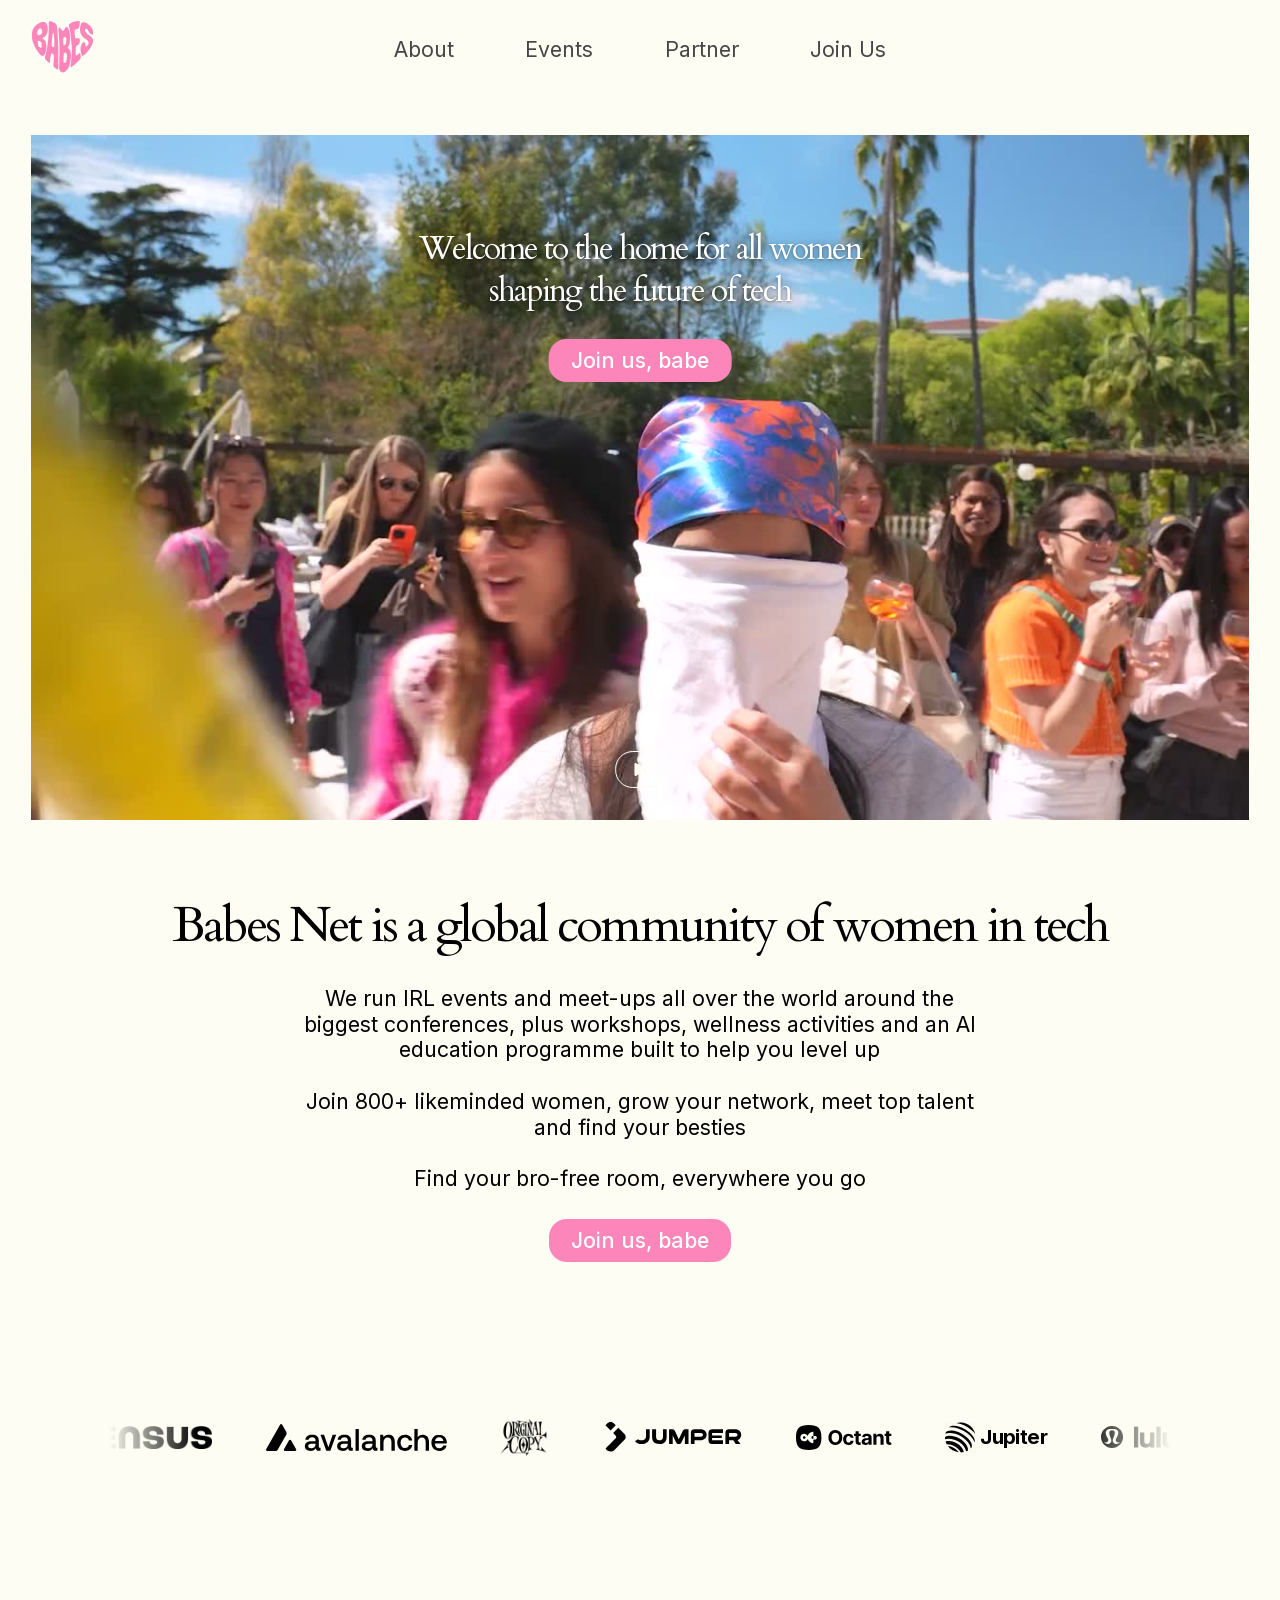
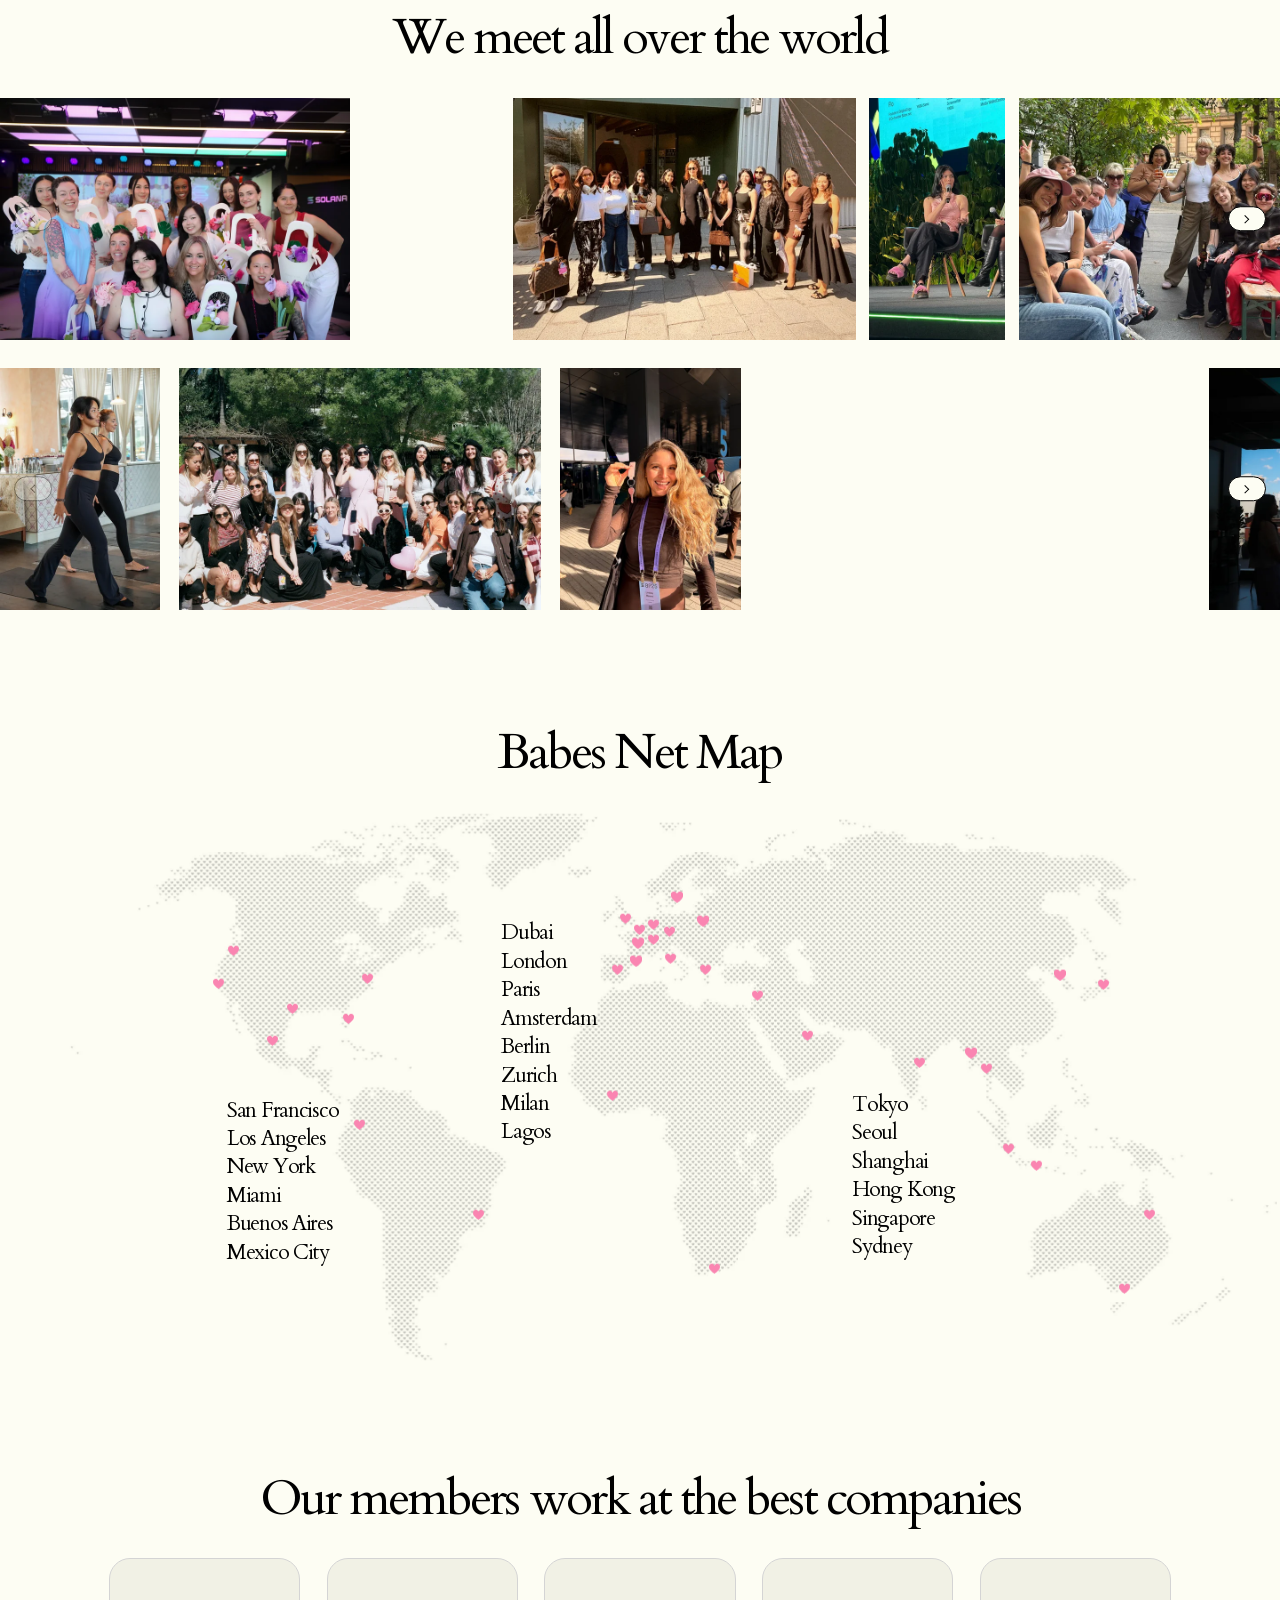
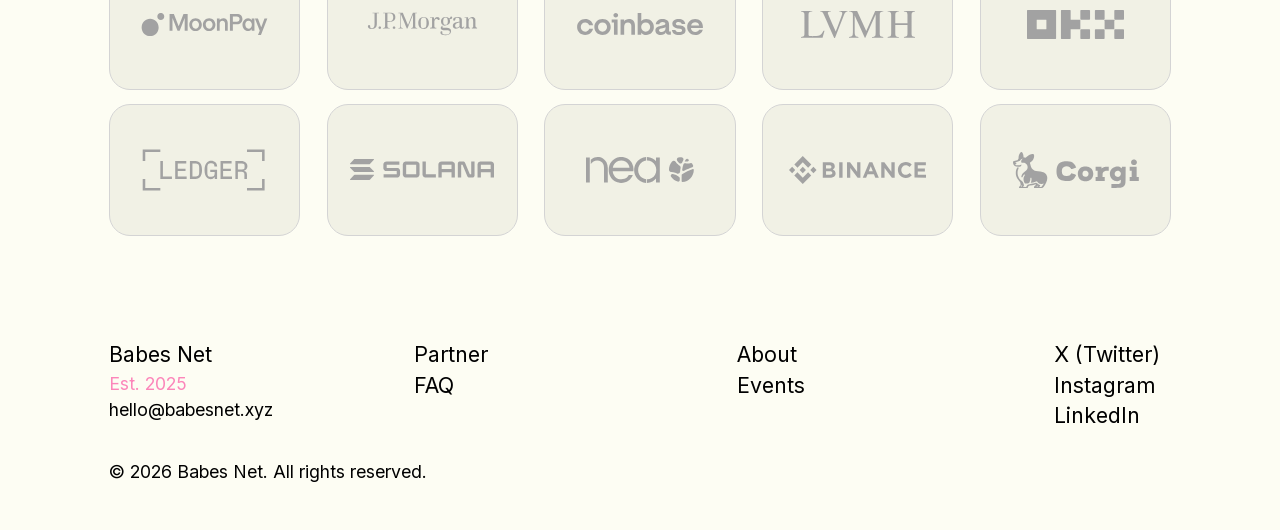
==== index.html @ 7dc74988 "Add Partner, and give the phone nav a hamburger drawer Partner joins the desktop bar between Events " ====
<!doctype html>
<html lang="en">
<head>
<meta charset="utf-8">
<meta name="viewport" content="width=device-width, initial-scale=1, viewport-fit=cover">

<title>Babes Net — the home for all women shaping the future of tech</title>
<meta name="description" content="Babes Net is a global community of 800+ women in tech. IRL events and meet-ups all over the world, workshops, wellness activities and an AI education programme.">

<link rel="canonical" href="https://babesnet.xyz/">
<meta name="theme-color" content="#fdfdf3">

<meta property="og:type" content="website">
<meta property="og:url" content="https://babesnet.xyz/">
<meta property="og:title" content="Babes Net — the home for all women shaping the future of tech">
<meta property="og:description" content="A global community of 800+ women in tech. Find your bro-free room, everywhere you go.">
<meta property="og:image" content="https://babesnet.xyz/assets/og-image-v2.jpg">
<meta property="og:image:width" content="1200">
<meta property="og:image:height" content="630">
<meta name="twitter:card" content="summary_large_image">
<meta name="twitter:site" content="@babesnetxyz">

<link rel="icon" href="assets/favicon.svg" type="image/svg+xml">
<link rel="icon" href="assets/favicon-32.png" sizes="32x32">
<link rel="apple-touch-icon" href="assets/apple-touch-icon.png">

<link rel="preload" href="assets/fonts/cardo-regular.woff2" as="font" type="font/woff2" crossorigin>
<link rel="preload" href="assets/fonts/inter-var.woff2" as="font" type="font/woff2" crossorigin>

<link rel="stylesheet" href="styles.css">
</head>

<body>

<a class="skip" href="#main">Skip to content</a>

<header class="nav">
  <a class="nav__logo" href="/" aria-label="Babes Net — home">
    <svg viewBox="540 360 361.004 302.991" role="img" aria-hidden="true">
      <path d="M608.787 467.418C605.424 465.474 601.695 464.367 601.695 461.028C601.695 457.69 605.137 457.292 606.69 456.747C620.038 452.057 632.897 433.818 632.892 406.514C632.892 370.117 613.596 366.402 613.596 366.402C613.596 366.402 593.283 360.3 566.266 382.68C539.249 405.065 540.013 430.145 540 447.548C539.988 467.95 544.607 481.283 553.479 504.225C562.351 527.167 575.627 542.038 582.685 550.908C588.026 557.619 604.446 580.004 615.739 554.234C627.028 528.465 625.286 512.127 624.265 499.725C622.759 481.439 616.528 471.901 608.782 467.422L608.787 467.418ZM595.974 513.074C595.848 515.457 595.489 519.962 586.778 515.588C578.07 511.215 577.463 507.855 576.868 504.107C575.834 497.612 573.948 484.549 573.809 477.97C573.754 475.426 576.868 474.073 583.964 477.97C594.553 483.784 595.426 485.733 595.974 491.421C596.519 497.109 596.257 507.669 595.974 513.074ZM598.712 428.193C598.151 430.399 595.793 439.649 587.233 442.755C586.613 442.979 578.863 445.675 573.919 441.682C566.962 436.062 571.784 416.931 577.382 409.789C579.935 406.531 585.293 402.728 591.671 404.583C598.527 406.578 600.999 419.217 598.712 428.193Z"/>
      <path d="M695.156 546.935C695.456 518.512 692.06 452.576 689.613 416.635C687.166 380.693 683.913 380.3 680.808 377.266C677.796 374.325 638.381 349.84 638.503 369.85C638.625 390.29 639.372 411.179 636.647 448.739C633.896 486.674 631.538 504.609 628.876 520.532C626.307 535.893 617.962 567.799 616.907 571.053C615.87 574.251 615.034 577.429 617.22 582.162C619.941 588.062 636.651 603.896 636.651 603.896C644.532 611.029 644.869 602.78 645.118 600.714C646.624 588.298 649.134 563.425 653.433 551.685C655.787 545.262 666.912 554.06 668.317 560.619C670.907 572.713 665.397 616.823 666.131 624.709C666.68 630.625 678.34 639.816 685.681 643.493C693.022 647.169 693.697 643.383 694.085 641.528C694.886 637.682 695.144 627.971 695.215 623.568C695.384 613.07 694.869 575.363 695.169 546.94L695.156 546.935ZM670.759 506.629C670.38 510.077 669.544 514.654 666.363 514.768C662.942 514.891 657.407 509.122 656.407 505.843C654.876 500.823 659.989 442.201 662.613 432.241C662.891 431.184 663.537 428.594 664.916 428.594C666.148 428.594 666.743 429.705 667.287 432.511C670.814 450.721 672.759 488.382 670.759 506.633V506.629Z"/>
      <path d="M761.964 527.928C759.673 524.898 755.248 521.078 752.126 520.089C748.945 519.088 749.616 516.793 751.746 514.181C755.184 509.96 758.445 501.601 759.542 498.854C764.141 487.36 764.111 461.962 763.849 449.584C763.567 436.294 757.386 396.152 744.14 395.324C732.597 394.602 730.26 418.592 722.894 419.302C715.368 420.029 707.331 397.462 699.881 398.764C696.173 399.411 696.025 409.612 696.147 413.381C696.852 435.132 700.657 479.791 701.471 501.537C702.56 530.582 701.678 587.454 700.219 616.481C699.826 624.249 699.248 642.61 701.978 649.891C704.298 656.074 716.389 662.996 723.004 662.996C728.99 662.996 743.747 650.441 748.223 645.002C760.01 630.689 766.166 597.144 768.596 578.749C770.422 564.93 769.73 538.201 761.964 527.924V527.928ZM724.531 463.513C725.771 456.198 729.286 452.593 735.846 454.153C745.798 456.515 742.486 484.511 739.562 494.328C737.879 499.987 728.366 505.801 726.48 502.412C724.202 498.317 723.063 472.151 724.527 463.513H724.531ZM743.984 586.871C742.794 594.891 740.444 600.309 737.499 603.728C736.542 604.839 734.175 607.294 731.235 607.286C728.176 607.282 726.83 605.266 726.505 603.711C725.797 600.33 725.738 566.375 726.569 556.698C727.29 548.255 730.522 547.253 734.719 547.253C739.756 547.253 742.11 550.963 743.401 553.326C747.418 560.683 745.215 578.575 743.984 586.875V586.871Z"/>
      <path d="M763.106 375.568C758.79 378.366 756.335 384.726 757.655 389.704C764.861 416.91 769.944 463.657 773.374 502.358C778.112 555.802 766.477 627.448 766.477 627.448C766.35 630.681 770.037 632.823 772.619 630.884C786.575 620.42 820.274 591.76 825.914 578.533C827.977 573.699 826.517 559.115 825.142 551.826C824.636 549.138 821.539 547.853 819.287 549.4C815.034 552.312 807.567 559.339 804.205 562.129C801.737 564.174 797.99 562.691 797.594 559.508C796.375 549.734 797.075 524.822 798.079 513.776C798.383 510.454 800.15 507.446 802.897 505.565C807.546 502.379 815.886 497.067 817.823 493.64C821.919 486.384 823.72 465.212 816.882 460.466C814.043 458.497 805.5 461.481 800.353 462.668C797.501 463.327 794.683 461.468 794.164 458.582C791.932 446.162 788.254 414.742 793.645 410.736C800.218 405.851 809.263 407.267 813.351 403.671C819.329 398.405 821.096 376.98 821.366 366.394C821.451 363.043 818.89 359.983 815.545 360.005C791.494 360.178 777.665 366.149 763.106 375.573V375.568Z"/>
      <path d="M839.125 367.895C821.33 373.612 817.225 418.842 829.839 440.305C839.386 456.554 852.899 464.021 852.899 464.021C860.526 469.367 866.947 471.851 870.546 479.809C870.917 480.633 875.153 487.779 871.381 497.122C870.904 498.301 864.838 510.21 859.333 509.441C855.692 508.934 854.953 505.756 854.186 501.771C853.19 496.59 854.612 490.686 852.578 488.003C850.368 485.087 846.803 485.649 846.33 485.679C838.412 486.19 832.383 496.653 830.341 500.642C819.588 521.653 829.848 563.709 836.952 565.522C845.288 567.648 883.029 525.592 894.095 498.567C899.385 485.64 901.338 476.91 899.368 470.85C894.154 454.817 885.261 449.42 865.985 435.902C855.945 428.862 845.592 412.292 855.401 406.616C864.365 401.427 871.457 415.225 873.516 422.303C877.853 437.22 894.264 441.391 898.491 438.919C904.194 435.589 898.794 417.012 895.981 409.253C888.653 389.033 865.686 373.617 856.325 369.653C850.676 367.265 845.782 365.756 839.133 367.895H839.125Z"/>
    </svg>
  </a>

  <a class="nav__join" href="https://docs.google.com/forms/d/e/1FAIpQLScta8RXWpCeM9YJSNUlFkJ7QtRMYqgnYnTmcNqMkixCFz62xQ/viewform" target="_blank" rel="noopener">Join Us</a>

  <button class="nav__burger" type="button" aria-label="Open menu" aria-expanded="false" aria-controls="nav-menu" data-nav-open>
    <span class="nav__burger-bars" aria-hidden="true"><i></i><i></i><i></i></span>
  </button>

  <div class="nav__scrim" data-nav-scrim></div>

  <nav class="nav__menu" id="nav-menu" aria-label="Primary">
    <button class="nav__close" type="button" aria-label="Close menu" data-nav-close></button>
    <a href="/about">About</a>
    <a href="#events">Events</a>
    <a class="nav__partner" href="https://docs.google.com/forms/d/e/1FAIpQLScR8-uSG9camWkCjPZMo8fhdjGdTsJARzP2QpVRYRPyRcnFyQ/viewform" target="_blank" rel="noopener">Partner</a>
    <a href="https://docs.google.com/forms/d/e/1FAIpQLScta8RXWpCeM9YJSNUlFkJ7QtRMYqgnYnTmcNqMkixCFz62xQ/viewform" target="_blank" rel="noopener">Join Us</a>
    <ul class="nav__social">
      <li><a href="https://x.com/babesnetxyz" target="_blank" rel="noopener" aria-label="Babes Net on X"><svg viewBox="608 898 48 48" fill="currentColor" aria-hidden="true" focusable="false"><path d="M644.653 901.808H651.4L636.659 918.655L654 941.58H640.422L629.788 927.676L617.62 941.58H610.869L626.635 923.56L610 901.808H623.922L633.535 914.516L644.653 901.808ZM642.285 937.541H646.023L621.891 905.634H617.879L642.285 937.541Z"/></svg></a></li>
      <li><a href="https://instagram.com/babesnetxyz" target="_blank" rel="noopener" aria-label="Babes Net on Instagram"><svg viewBox="696 898 48 48" fill="currentColor" aria-hidden="true" focusable="false"><path d="M720 902.322C726.413 902.322 727.172 902.35 729.694 902.462C732.038 902.566 733.303 902.959 734.147 903.288C735.263 903.719 736.069 904.244 736.903 905.078C737.747 905.922 738.263 906.719 738.694 907.834C739.022 908.678 739.416 909.953 739.519 912.287C739.631 914.819 739.659 915.578 739.659 921.981C739.659 928.394 739.631 929.153 739.519 931.675C739.416 934.019 739.022 935.284 738.694 936.128C738.263 937.244 737.737 938.05 736.903 938.884C736.059 939.728 735.263 940.244 734.147 940.675C733.303 941.003 732.028 941.397 729.694 941.5C727.163 941.612 726.403 941.641 720 941.641C713.588 941.641 712.828 941.612 710.306 941.5C707.963 941.397 706.697 941.003 705.853 940.675C704.738 940.244 703.931 939.719 703.097 938.884C702.253 938.041 701.738 937.244 701.306 936.128C700.978 935.284 700.584 934.009 700.481 931.675C700.369 929.144 700.341 928.384 700.341 921.981C700.341 915.569 700.369 914.809 700.481 912.287C700.584 909.944 700.978 908.678 701.306 907.834C701.738 906.719 702.263 905.912 703.097 905.078C703.941 904.234 704.738 903.719 705.853 903.288C706.697 902.959 707.972 902.566 710.306 902.462C712.828 902.35 713.588 902.322 720 902.322ZM720 898C713.484 898 712.669 898.028 710.109 898.141C707.559 898.253 705.806 898.666 704.288 899.256C702.703 899.875 701.363 900.691 700.031 902.031C698.691 903.363 697.875 904.703 697.256 906.278C696.666 907.806 696.253 909.55 696.141 912.1C696.028 914.669 696 915.484 696 922C696 928.516 696.028 929.331 696.141 931.891C696.253 934.441 696.666 936.194 697.256 937.713C697.875 939.297 698.691 940.638 700.031 941.969C701.363 943.3 702.703 944.125 704.278 944.734C705.806 945.325 707.55 945.737 710.1 945.85C712.659 945.962 713.475 945.991 719.991 945.991C726.506 945.991 727.322 945.962 729.881 945.85C732.431 945.737 734.184 945.325 735.703 944.734C737.278 944.125 738.619 943.3 739.95 941.969C741.281 940.638 742.106 939.297 742.716 937.722C743.306 936.194 743.719 934.45 743.831 931.9C743.944 929.341 743.972 928.525 743.972 922.009C743.972 915.494 743.944 914.678 743.831 912.119C743.719 909.569 743.306 907.816 742.716 906.297C742.125 904.703 741.309 903.363 739.969 902.031C738.638 900.7 737.297 899.875 735.722 899.266C734.194 898.675 732.45 898.263 729.9 898.15C727.331 898.028 726.516 898 720 898Z"/><path d="M720 909.672C713.194 909.672 707.672 915.194 707.672 922C707.672 928.806 713.194 934.328 720 934.328C726.806 934.328 732.328 928.806 732.328 922C732.328 915.194 726.806 909.672 720 909.672ZM720 929.997C715.584 929.997 712.003 926.416 712.003 922C712.003 917.584 715.584 914.003 720 914.003C724.416 914.003 727.997 917.584 727.997 922C727.997 926.416 724.416 929.997 720 929.997Z"/><path d="M735.694 909.184C735.694 910.778 734.4 912.062 732.816 912.062C731.222 912.062 729.938 910.769 729.938 909.184C729.938 907.591 731.231 906.306 732.816 906.306C734.4 906.306 735.694 907.6 735.694 909.184Z"/></svg></a></li>
      <li><a href="https://linkedin.com/company/babes-net" target="_blank" rel="noopener" aria-label="Babes Net on LinkedIn"><svg viewBox="784 898 48 48" fill="currentColor" aria-hidden="true" focusable="false"><path d="M828.447 898H787.544C785.584 898 784 899.547 784 901.459V942.531C784 944.444 785.584 946 787.544 946H828.447C830.406 946 832 944.444 832 942.541V901.459C832 899.547 830.406 898 828.447 898ZM798.241 938.903H791.116V915.991H798.241V938.903ZM794.678 912.869C792.391 912.869 790.544 911.022 790.544 908.744C790.544 906.466 792.391 904.619 794.678 904.619C796.956 904.619 798.803 906.466 798.803 908.744C798.803 911.012 796.956 912.869 794.678 912.869ZM824.903 938.903H817.787V927.766C817.787 925.112 817.741 921.691 814.084 921.691C810.381 921.691 809.819 924.587 809.819 927.578V938.903H802.713V915.991H809.537V919.122H809.631C810.578 917.322 812.903 915.419 816.363 915.419C823.572 915.419 824.903 920.163 824.903 926.331V938.903Z"/></svg></a></li>
    </ul>
  </nav>
</header>

<main id="main">

  <!-- ── hero ─────────────────────────────────────────────────────── -->
  <section class="hero">
    <div class="hero__media">
      <video class="hero__video" autoplay muted loop playsinline
             poster="assets/video/hero-poster.jpg">
        <source src="assets/video/hero.mp4" type="video/mp4">
      </video>

      <div class="hero__copy">
        <h1 class="hero__title">Welcome to the home for all women<br>shaping the future of tech</h1>
        <a class="btn" href="https://docs.google.com/forms/d/e/1FAIpQLScta8RXWpCeM9YJSNUlFkJ7QtRMYqgnYnTmcNqMkixCFz62xQ/viewform" target="_blank" rel="noopener">Join us, babe</a>
      </div>

      <button class="hero__toggle" type="button" aria-label="Pause background video" aria-pressed="false">
        <span class="hero__bars" aria-hidden="true"><i></i><i></i></span>
      </button>
    </div>
  </section>

  <!-- ── intro ────────────────────────────────────────────────────── -->
  <section class="intro wrap" id="what">
    <h2 class="h2">Babes Net is a global community of women in tech</h2>
    <div class="intro__body">
      <p>We run IRL events and meet-ups all over the world around the biggest conferences, plus workshops, wellness activities and an AI education programme built to help you level up</p>
      <p>Join 800+ likeminded women, grow your network, meet top talent and find your besties</p>
      <p>Find your bro-free room, everywhere you go</p>
    </div>
    <a class="btn" href="https://docs.google.com/forms/d/e/1FAIpQLScta8RXWpCeM9YJSNUlFkJ7QtRMYqgnYnTmcNqMkixCFz62xQ/viewform" target="_blank" rel="noopener">Join us, babe</a>
  </section>

  <!-- ── partner logo marquee ─────────────────────────────────────── -->
  <section class="marquee" aria-label="Partners and collaborators">
    <div class="marquee__track" data-marquee>
      <div class="marquee__row">
        <a href="https://consensus.coindesk.com" target="_blank" rel="noopener"><img src="assets/marquee/m01-c26.webp" alt="Consensus" style="--w:238.853;--h:26.164"></a>
        <a href="https://www.avax.network" target="_blank" rel="noopener"><img src="assets/marquee/m02.svg" alt="Avalanche" style="--w:203.75;--h:30"></a>
        <a href="https://www.originalcopy.xyz" target="_blank" rel="noopener"><span class="marquee__crop" style="--w:52.397;--h:42.114"><img src="assets/marquee/m03-originalcopy.webp" alt="Original Copy"></span></a>
        <a href="https://jumper.xyz" target="_blank" rel="noopener"><img src="assets/marquee/m04.svg" alt="Jumper" style="--w:161;--h:34"></a>
        <a href="https://octant.build" target="_blank" rel="noopener"><img src="assets/marquee/m05.svg" alt="Octant" style="--w:107;--h:28"></a>
        <a href="https://jup.ag" target="_blank" rel="noopener" class="marquee__jupiter">
          <span class="marquee__crop marquee__crop--jup" style="--w:34.843;--h:34.843"><img src="assets/marquee/m06-jupiter-img.svg" alt=""></span>
          <span class="marquee__word">Jupiter</span>
        </a>
        <a href="https://www.lululemon.com" target="_blank" rel="noopener"><img src="assets/marquee/m07-lululemon.svg" alt="lululemon" style="--w:176.438;--h:24.995"></a>
        <a href="https://moodlabs.xyz" target="_blank" rel="noopener"><img src="assets/marquee/m08a.svg" alt="Mood Labs" style="--w:176.541;--h:18.014"></a>
        <a href="https://li.fi" target="_blank" rel="noopener"><img src="assets/marquee/m09-lifi.svg" alt="LI.FI" style="--w:99.079;--h:36.029"></a>
        <a href="https://ns.com" target="_blank" rel="noopener"><img src="assets/marquee/m10-net.svg" alt="Network School" style="--w:161;--h:16"></a>
        <a href="https://superteam.fun" target="_blank" rel="noopener"><img src="assets/marquee/m11.svg" alt="Superteam" style="--w:154.019;--h:23.47"></a>
      </div>
    </div>
  </section>

  <!-- ── events / carousels ───────────────────────────────────────── -->
  <section class="events" id="events">
    <h2 class="h2">We meet all over the world</h2>

    <div class="rail" data-rail>
      <button class="rail__nav rail__nav--prev" type="button" aria-label="Previous photos" data-dir="-1"></button>
      <div class="rail__track" data-rail-track>
        <figure class="slide" style="--ar:394/272"><img src="assets/events/e2-1R6A4885.webp" alt="" loading="lazy"><figcaption><b class="slide__title">Babes Net Brunch in New York City</b><i class="slide__partners">partners: Solana Foundation's Solana Spaces</i></figcaption></figure>
        <figure class="slide" style="--ar:153/272"><video src="assets/events/v1-pilates.mp4" autoplay muted loop playsinline preload="metadata"></video></figure>
        <figure class="slide" style="--ar:386/272"><img src="assets/events/e3-IMG1890.webp" alt="" loading="lazy"><figcaption><b class="slide__title">Babes Net Brunch – Dubai</b></figcaption></figure>
        <figure class="slide" style="--ar:153/272"><img src="assets/events/e10-kualalumpur.webp" alt="" loading="lazy"><figcaption><b class="slide__title">Babes Net at Catlumpurr – Kuala Lumpur</b><i class="slide__partners">partner: Jupiter, Yabai</i></figcaption></figure>
        <figure class="slide" style="--ar:408/272"><img src="assets/events/e4-street.webp" alt="" loading="lazy"><figcaption><b class="slide__title">Babes Net Apero - Berlin</b></figcaption></figure>
        <figure class="slide" style="--ar:204/272"><img src="assets/events/e12-shanny.webp" alt="" loading="lazy"><figcaption><b class="slide__title">Shanny</b></figcaption></figure>
      </div>
      <button class="rail__nav rail__nav--next" type="button" aria-label="Next photos" data-dir="1"></button>
    </div>

    <div class="rail rail--tight" data-rail>
      <button class="rail__nav rail__nav--prev" type="button" aria-label="Previous photos" data-dir="-1"></button>
      <div class="rail__track" data-rail-track>
        <figure class="slide" style="--ar:180/272"><img src="assets/events/e5-DSC08814.webp" alt="" loading="lazy"><figcaption><b class="slide__title">Babes Pilates Hour - Dubai</b><i class="slide__partners">partners: Lululemon, Solana SuperTeam, Arts Dao &amp; The Block</i></figcaption></figure>
        <figure class="slide" style="--ar:408/272"><img src="assets/events/e6-cannes5.webp" alt="" loading="lazy"><figcaption><b class="slide__title">Babes Net Brunch in Cannes</b><i class="slide__partners">partners: Octant, LI.FI, Mood Labs, OriginalCopy, SafetyWing</i></figcaption></figure>
        <figure class="slide" style="--ar:204/272"><img src="assets/events/e13-linny.webp" alt="" loading="lazy"><figcaption><b class="slide__title">Linny</b></figcaption></figure>
        <figure class="slide" style="--ar:968/544"><video src="assets/events/v2-cannes.mp4" autoplay muted loop playsinline preload="metadata"></video></figure>
        <figure class="slide" style="--ar:394/272"><img src="assets/events/e1-1R6A4318.webp" alt="" loading="lazy"><figcaption><b class="slide__title">Babes Net Brunch in New York City</b><i class="slide__partners">partners: Solana Foundation's Solana Spaces</i></figcaption></figure>
        <figure class="slide" style="--ar:363/272"><img src="assets/events/e7-IMG1330.webp" alt="" loading="lazy"><figcaption><b class="slide__title">VIP Opera Night – Abu Dhabi</b><i class="slide__partners">partner: Dubai Opera</i></figcaption></figure>
        <figure class="slide" style="--ar:408/272"><img src="assets/events/e8-photo2026.webp" alt="" loading="lazy"><figcaption><b class="slide__title">Babes Net Brunch in Cannes</b><i class="slide__partners">partners: Octant, LI.FI, Mood Labs, OriginalCopy, SafetyWing</i></figcaption></figure>
        <figure class="slide" style="--ar:204/272"><img src="assets/events/e14-jessy.webp" alt="" loading="lazy"><figcaption><b class="slide__title">Jessy</b></figcaption></figure>
      </div>
      <button class="rail__nav rail__nav--next" type="button" aria-label="Next photos" data-dir="1"></button>
    </div>
  </section>

  <!-- ── map ──────────────────────────────────────────────────────── -->
  <section class="map-section">
    <h2 class="h2">Babes Net Map</h2>
    <div class="map" data-map>
      <img class="map__world" src="assets/map/world.webp" alt="World map showing Babes Net cities" loading="lazy">
    <span class="pin pin--lg" style="--x:36.99%;--y:73.422%;--w:0.91%;--i:0"></span>
    <span class="pin pin--lg" style="--x:28.25%;--y:30.416%;--w:0.91%;--i:1"></span>
    <span class="pin pin--lg" style="--x:49.55%;--y:21.339%;--w:0.91%;--i:2"></span>
    <span class="pin pin--lg" style="--x:62.69%;--y:40.684%;--w:0.91%;--i:3"></span>
    <span class="pin pin--lg" style="--x:71.43%;--y:45.743%;--w:0.91%;--i:4"></span>
    <span class="pin pin--lg" style="--x:16.65%;--y:31.309%;--w:0.9%;--i:5"></span>
    <span class="pin pin--lg" style="--x:17.79%;--y:25.208%;--w:0.91%;--i:6"></span>
    <span class="pin pin--lg" style="--x:26.79%;--y:37.708%;--w:0.9%;--i:7"></span>
    <span class="pin pin--lg" style="--x:22.45%;--y:35.773%;--w:0.91%;--i:8"></span>
    <span class="pin pin--lg" style="--x:20.85%;--y:41.726%;--w:0.91%;--i:9"></span>
    <span class="pin pin--lg" style="--x:27.68%;--y:57.053%;--w:0.91%;--i:10"></span>
    <span class="pin pin--sm" style="--x:47.39%;--y:51.711%;--w:0.89%;--i:11"></span>
    <span class="pin pin--sm" style="--x:47.83%;--y:28.645%;--w:0.89%;--i:12"></span>
    <span class="pin pin--sm" style="--x:49.36%;--y:23.735%;--w:0.9%;--i:13"></span>
    <span class="pin pin--sm" style="--x:48.47%;--y:19.42%;--w:0.89%;--i:14"></span>
    <span class="pin pin--sm" style="--x:50.64%;--y:20.461%;--w:0.89%;--i:15"></span>
    <span class="pin pin--sm" style="--x:52.42%;--y:15.402%;--w:0.9%;--i:16"></span>
    <span class="pin pin--sm" style="--x:51.98%;--y:26.712%;--w:0.89%;--i:17"></span>
    <span class="pin pin--sm" style="--x:50.64%;--y:23.288%;--w:0.89%;--i:18"></span>
    <span class="pin pin--sm" style="--x:51.85%;--y:21.801%;--w:0.89%;--i:19"></span>
    <span class="pin pin--sm" style="--x:49.23%;--y:27.009%;--w:0.9%;--i:20"></span>
    <span class="pin pin--sm" style="--x:54.66%;--y:28.645%;--w:0.89%;--i:21"></span>
    <span class="pin pin--sm" style="--x:58.74%;--y:33.407%;--w:0.89%;--i:22"></span>
    <span class="pin pin--sm" style="--x:54.46%;--y:19.866%;--w:0.9%;--i:23"></span>
    <span class="pin pin--sm" style="--x:85.78%;--y:31.473%;--w:0.89%;--i:24"></span>
    <span class="pin pin--sm" style="--x:78.38%;--y:61.385%;--w:0.89%;--i:25"></span>
    <span class="pin pin--sm" style="--x:82.33%;--y:29.687%;--w:0.9%;--i:26"></span>
    <span class="pin pin--sm" style="--x:75.38%;--y:43.825%;--w:0.9%;--i:27"></span>
    <span class="pin pin--sm" style="--x:76.66%;--y:46.801%;--w:0.89%;--i:28"></span>
    <span class="pin pin--sm" style="--x:89.35%;--y:73.437%;--w:0.89%;--i:29"></span>
    <span class="pin pin--sm" style="--x:87.44%;--y:86.831%;--w:0.89%;--i:30"></span>
    <span class="pin pin--sm" style="--x:80.55%;--y:64.36%;--w:0.89%;--i:31"></span>
    <span class="pin pin--sm" style="--x:55.36%;--y:83.26%;--w:0.89%;--i:32"></span>      <ul class="map__cities map__cities--am" style="--x:17.73%;--y:51.79%">
        <li>San Francisco</li><li>Los Angeles</li><li>New York</li>
        <li>Miami</li><li>Buenos Aires</li><li>Mexico City</li>
      </ul>
      <ul class="map__cities map__cities--emea" style="--x:39.16%;--y:19.49%">
        <li>Dubai</li><li>London</li><li>Paris</li><li>Amsterdam</li>
        <li>Berlin</li><li>Zurich</li><li>Milan</li><li>Lagos</li>
      </ul>
      <ul class="map__cities map__cities--apac" style="--x:66.58%;--y:50.74%">
        <li>Tokyo</li><li>Seoul</li><li>Shanghai</li>
        <li>Hong Kong</li><li>Singapore</li><li>Sydney</li>
      </ul>
    </div>
  </section>

  <!-- ── member companies ─────────────────────────────────────────── -->
  <section class="companies wrap">
    <h2 class="h2">Our members work at the best companies</h2>
    <ul class="co-grid">
      <li class="co" style="--brand:#7D00FE"><a class="co__link" href="https://www.moonpay.com" target="_blank" rel="noopener" aria-label="MoonPay"><span class="co__mark" style="--src:url('assets/companies/c01.svg');--w:148.268;--h:25.626"></span></a></li>
      <li class="co" style="--brand:#3F2A1D"><a class="co__link" href="https://www.jpmorgan.com" target="_blank" rel="noopener" aria-label="J.P. Morgan"><span class="co__mark" style="--src:url('assets/companies/c02-jpmorgan.svg');--w:125.296;--h:26.793"></span></a></li>
      <li class="co" style="--brand:#0052FF"><a class="co__link" href="https://www.coinbase.com" target="_blank" rel="noopener" aria-label="Coinbase"><span class="co__mark co__mark--full" style="--src:url('assets/companies/c03-card.svg');--w:214.344;--h:148.149"></span></a></li>
      <li class="co" style="--brand:#030F2B"><a class="co__link" href="https://www.lvmh.com" target="_blank" rel="noopener" aria-label="LVMH"><span class="co__mark" style="--src:url('assets/companies/c04.svg');--w:128.007;--h:29.945"></span></a></li>
      <li class="co" style="--brand:#000000"><a class="co__link" href="https://www.okx.com" target="_blank" rel="noopener" aria-label="OKX"><span class="co__mark" style="--src:url('assets/companies/c05.svg');--w:109.132;--h:32.735"></span></a></li>

      <li class="co" style="--brand:#000000"><a class="co__link" href="https://www.ledger.com" target="_blank" rel="noopener" aria-label="Ledger"><span class="co__mark co__mark--full" style="--src:url('assets/companies/c06-card.svg');--w:214.344;--h:148.149"></span></a></li>
      <li class="co co--solana" style="--brand:#000000"><a class="co__link" href="https://solana.com" target="_blank" rel="noopener" aria-label="Solana"><span class="co__mark" style="--src:url('assets/companies/c07.svg');--w:162.558;--h:23.777"></span><img class="co__full" src="assets/companies/c07.svg" alt=""></a></li>
      <li class="co" style="--brand:#DDE4CC;--on-brand:#141A0C"><a class="co__link" href="https://neaapp.ai" target="_blank" rel="noopener" aria-label="NEA"><span class="co__mark" style="--src:url('assets/companies/c08.svg');--w:122.75;--h:29.5"></span></a></li>
      <li class="co" style="--brand:#F0B90B;--on-brand:#181A1F"><a class="co__link" href="https://www.binance.com" target="_blank" rel="noopener" aria-label="Binance"><span class="co__mark" style="--src:url('assets/companies/c09.svg');--w:156;--h:32"></span></a></li>
      <li class="co" style="--brand:#ED682C"><a class="co__link" href="https://www.corgi.insure" target="_blank" rel="noopener" aria-label="Corgi"><span class="co__mark" style="--src:url('assets/companies/c10-corgi.svg');--w:143;--h:41"></span></a></li>
    </ul>
  </section>

</main>

<!-- ── footer ─────────────────────────────────────────────────────── -->
<footer class="footer wrap">
  <div class="footer__cols">
    <div class="footer__brand">
      <p class="footer__name">Babes Net</p>
      <p class="footer__est">Est. 2025</p>
      <p><a href="mailto:hello@babesnet.xyz">hello@babesnet.xyz</a></p>
    </div>
    <nav class="footer__links" aria-label="Footer">
      <ul>
        <li><a href="https://docs.google.com/forms/d/e/1FAIpQLScR8-uSG9camWkCjPZMo8fhdjGdTsJARzP2QpVRYRPyRcnFyQ/viewform" target="_blank" rel="noopener">Partner</a></li>
        <li><a href="/faq">FAQ</a></li>
      </ul>
      <ul>
        <li><a href="/about">About</a></li>
        <li><a href="#events">Events</a></li>
      </ul>
      <ul>
        <li><a href="https://x.com/babesnetxyz" target="_blank" rel="noopener">X (Twitter)</a></li>
        <li><a href="https://instagram.com/babesnetxyz" target="_blank" rel="noopener">Instagram</a></li>
        <li><a href="https://linkedin.com/company/babes-net" target="_blank" rel="noopener">LinkedIn</a></li>
      </ul>
    </nav>
  </div>
  <p class="footer__legal">© 2026 Babes Net. All rights reserved.</p>
</footer>

<script src="scripts.js" defer></script>

<!-- Vercel Web Analytics — resolves only on a Vercel deployment. -->
<script>
window.va = window.va || function () { (window.vaq = window.vaq || []).push(arguments); };
</script>
<script defer src="/_vercel/insights/script.js"></script>
</body>
</html>
---- styles.css ----
/* ---------------------------------------------------------------
   Babes Net — main site
   Built from Figma "Babes Net Board" → Desktop - Total Scroll
   (node 101:62, frame 1440×4194).

   Every measurement below is the literal figure from that frame,
   expressed as `calc(N * var(--u))`. `--u` is one design pixel: it
   equals 1px at a 1440 viewport and shrinks with the window, so the
   whole composition scales as a unit instead of breaking apart.
   --------------------------------------------------------------- */

@font-face {
  font-family: 'Cardo';
  font-style: normal;
  font-weight: 400;
  font-display: swap;
  src: url('assets/fonts/cardo-regular.woff2') format('woff2');
}

@font-face {
  font-family: 'Cardo';
  font-style: normal;
  font-weight: 700;
  font-display: swap;
  src: url('assets/fonts/cardo-bold.woff2') format('woff2');
}

@font-face {
  font-family: 'Inter';
  font-style: normal;
  font-weight: 100 900;
  font-display: swap;
  src: url('assets/fonts/inter-var.woff2') format('woff2');
  unicode-range: U+0000-00FF, U+0131, U+0152-0153, U+02BB-02BC, U+02C6,
                 U+02DA, U+02DC, U+2000-206F, U+2122, U+2212, U+FEFF, U+FFFD;
}

:root {
  --cream:      #fdfdf3;
  --pink:       #fc86ba;
  --ink:        #000;
  --muted:      #464646;
  --card:       #f1f1e5;
  --card-line:  #d4d4d4;
  --logo-grey:  #a2a2a2;
  /* play glyph: a triangle stroked with round joins, so its corners are
     as soft as the pause bars'. Used as a mask, not an image, so the
     light/dark flip still just sets a background colour. */
  --play: url("data:image/svg+xml,%3Csvg xmlns='http://www.w3.org/2000/svg' viewBox='0 0 20 22'%3E%3Cpath d='M2.25 2.25 L17.75 11 L2.25 19.75 Z' fill='%23000' stroke='%23000' stroke-width='4.5' stroke-linejoin='round'/%3E%3C/svg%3E");
  --plate:      #fc8bbe;   /* the pink of the hero video's own first frame */
  /* nav drawer glyphs, drawn as masks so they inherit whatever colour the
     element is set to — same trick as --play above */
  --chevron: url("data:image/svg+xml,%3Csvg xmlns='http://www.w3.org/2000/svg' viewBox='0 0 7 13'%3E%3Cpath d='M1 1 L6 6.5 L1 12' fill='none' stroke='%23000' stroke-width='1.4' stroke-linecap='round' stroke-linejoin='round'/%3E%3C/svg%3E");
  --close-x: url("data:image/svg+xml,%3Csvg xmlns='http://www.w3.org/2000/svg' viewBox='0 0 12 12'%3E%3Cpath d='M1.2 1.2 L10.8 10.8 M10.8 1.2 L1.2 10.8' fill='none' stroke='%23000' stroke-width='1.7' stroke-linecap='round'/%3E%3C/svg%3E");

  --serif: 'Cardo', 'Times New Roman', Times, serif;
  --sans:  'Inter', -apple-system, BlinkMacSystemFont, 'Segoe UI', sans-serif;

  /* one design pixel — 1px at 1440, floored so text stays legible */
  --u: clamp(0.55px, 0.069444vw, 1px);
}

/* --- reset ---------------------------------------------------- */

*, *::before, *::after { box-sizing: border-box; }

html { scroll-behavior: smooth; }

body {
  margin: 0;
  background: var(--cream);
  color: var(--ink);
  font-family: var(--sans);
  -webkit-font-smoothing: antialiased;
  -moz-osx-font-smoothing: grayscale;
  overflow-x: hidden;
}

img, svg, video { display: block; max-width: 100%; }
ul { list-style: none; margin: 0; padding: 0; }
a { color: inherit; text-decoration: none; }
button { font: inherit; color: inherit; background: none; border: 0; padding: 0; cursor: pointer; }
p { margin: 0; }

.skip {
  position: absolute; left: -9999px; top: 0; z-index: 100;
  background: var(--ink); color: var(--cream); padding: 12px 20px;
}
.skip:focus { left: 12px; top: 12px; }

:where(a, button):focus-visible {
  outline: 2px solid var(--pink);
  outline-offset: 4px;
  border-radius: 2px;
}

.wrap {
  width: min(calc(1195 * var(--u)), 100% - calc(72 * var(--u)));
  margin-inline: auto;
}

.h2 {
  margin: 0;
  font-family: var(--serif);
  font-weight: 400;
  font-size: calc(55 * var(--u));
  line-height: 1.327;
  letter-spacing: -0.06em;
  text-align: center;
}

/* --- nav ------------------------------------------------------ */

.nav {
  position: relative;
  height: calc(152 * var(--u));
}

.nav__logo {
  position: absolute;
  left: calc(36 * var(--u));
  top: calc(24 * var(--u));
  width: calc(69.025 * var(--u));
}

.nav__logo svg { width: 100%; height: auto; fill: var(--pink); }

.nav__menu {
  position: absolute;
  left: 50%;
  top: calc(41 * var(--u));
  transform: translateX(-50%);
  display: flex;
  gap: calc(80 * var(--u));
  font-size: calc(24 * var(--u));
  color: var(--muted);
  white-space: nowrap;
}

.nav__menu a { transition: color 180ms ease; }
.nav__menu a:hover { color: var(--pink); }

/* The bar-and-drawer parts below exist only on phones. On desktop all four
   links sit in the bar and none of the rest of the header renders. */
.nav__join,
.nav__burger,
.nav__scrim,
.nav__close,
.nav__social { display: none; }

/* --- hero ----------------------------------------------------- */

.hero__media {
  position: relative;
  width: 95.2083%;          /* 1371 / 1440 */
  margin-inline: auto;
  aspect-ratio: 1371 / 771;
  background: var(--plate);   /* stand-in until the loop is dropped in */
  overflow: hidden;
}

.hero__video {
  position: absolute;
  inset: 0;
  width: 100%;
  height: 100%;
  object-fit: cover;
}

.hero__copy {
  position: absolute;
  left: 50%;
  top: 13.489%;             /* (256 − 152) / 771 */
  transform: translateX(-50%);
  display: flex;
  flex-direction: column;
  align-items: center;
  gap: calc(30 * var(--u));
  width: 100%;
}

.hero__title {
  margin: 0;
  font-family: var(--serif);
  font-weight: 400;
  font-size: calc(36 * var(--u));
  line-height: 1.327;
  letter-spacing: -0.06em;
  color: #fff;
  text-align: center;
  /* the new hero is photography rather than a flat plate, so the headline
     needs lifting off it — the brightness switch alone isn't enough on a
     busy frame */
  text-shadow: 0 2px 16px rgb(0 0 0 / 0.55), 0 1px 3px rgb(0 0 0 / 0.35);
}

.btn {
  display: inline-flex;
  align-items: center;
  justify-content: center;
  background: var(--pink);
  color: #fff;
  font-family: var(--sans);
  font-weight: 500;
  font-size: calc(24 * var(--u));
  line-height: 1.2;
  padding: calc(10 * var(--u)) calc(25 * var(--u));
  border-radius: calc(20 * var(--u));
  transition: transform 180ms ease, filter 180ms ease;
}

.btn:hover { transform: translateY(-1px); filter: brightness(1.06); }
.btn:active { transform: translateY(0); }

.hero__toggle {
  position: absolute;
  left: 50%;
  top: 89.88%;              /* (845 − 152) / 771 */
  transform: translateX(-50%);
  display: flex;
  align-items: center;
  border: calc(2.1 * var(--u)) solid var(--cream);
  border-radius: calc(19.839 * var(--u));
  padding: calc(9.919 * var(--u)) calc(19.839 * var(--u));
  transition: background-color 180ms ease;
}

.hero__toggle:hover { background: rgb(255 255 255 / 0.18); }

.hero__bars {
  display: flex;
  align-items: center;
  gap: calc(5.952 * var(--u));
  height: calc(19.839 * var(--u));
}

.hero__bars i {
  display: block;
  width: calc(6.613 * var(--u));
  height: calc(19.839 * var(--u));
  border-radius: calc(2.6 * var(--u));
  background: var(--cream);
}

/* The video runs white for its first half and pink for the second, so the
   overlay flips to ink while the frame behind it is light. Driven by
   sampling the actual frame, not by timestamps, so a re-cut video still
   behaves. */
.hero__title,
.hero__toggle { transition: color 400ms ease, border-color 400ms ease; }

.hero__bars i,
.hero__toggle[aria-pressed="true"] .hero__bars::after { transition: background-color 400ms ease; }

.hero__media.is-light .hero__title {
  color: var(--ink);
  text-shadow: 0 2px 16px rgb(255 255 255 / 0.65), 0 1px 3px rgb(255 255 255 / 0.45);
}
.hero__media.is-light .hero__toggle { color: var(--ink); border-color: var(--ink); }
.hero__media.is-light .hero__bars i { background: var(--ink); }
.hero__media.is-light .hero__toggle[aria-pressed="true"] .hero__bars::after { background: var(--ink); }
.hero__media.is-light .hero__toggle:hover { background: rgb(0 0 0 / 0.08); }

/* paused → the two bars become a play triangle */
.hero__toggle[aria-pressed="true"] .hero__bars i { display: none; }
.hero__toggle[aria-pressed="true"] .hero__bars::after {
  content: '';
  width: calc(14 * var(--u));
  height: calc(16 * var(--u));
  background: var(--cream);
  -webkit-mask: var(--play) center / contain no-repeat;
          mask: var(--play) center / contain no-repeat;
}

/* --- intro ---------------------------------------------------- */

.intro {
  margin-top: calc(83 * var(--u));
  display: flex;
  flex-direction: column;
  align-items: center;
  gap: calc(30 * var(--u));
}

.intro__body {
  width: calc(785 * var(--u));
  max-width: 100%;
  font-size: calc(24 * var(--u));
  line-height: 1.21;
  text-align: center;
}

.intro__body p + p { margin-top: 1.21em; }

/* --- marquee -------------------------------------------------- */

.marquee {
  margin-top: calc(175 * var(--u));
  overflow: hidden;
  /* The fade ends exactly where the company grid below begins and ends, so
     the two line up vertically. --edge is the same gutter .wrap produces:
     half the leftover space, but never less than the 36 minimum. */
  --edge: max(calc((100% - 1195 * var(--u)) / 2), calc(36 * var(--u)));
  --ramp: calc(100 * var(--u));

  -webkit-mask-image: linear-gradient(90deg,
      transparent var(--edge),
      #000 calc(var(--edge) + var(--ramp)),
      #000 calc(100% - var(--edge) - var(--ramp)),
      transparent calc(100% - var(--edge)));
          mask-image: linear-gradient(90deg,
      transparent var(--edge),
      #000 calc(var(--edge) + var(--ramp)),
      #000 calc(100% - var(--edge) - var(--ramp)),
      transparent calc(100% - var(--edge)));
}

.marquee__track {
  display: flex;
  width: max-content;
  animation: marquee 46s linear infinite;
}

.marquee:hover .marquee__track { animation-play-state: paused; }

.marquee__row {
  display: flex;
  align-items: center;
  gap: calc(60 * var(--u));
  padding-right: calc(60 * var(--u));
  height: calc(44.285 * var(--u));
}

.marquee__row > a {
  flex: none;
  display: flex;
  align-items: center;
  transition: opacity 180ms ease;
}

.marquee__row > a:hover { opacity: 0.55; }

.marquee__row > a > img {
  width: calc(var(--w) * var(--u));
  height: calc(var(--h) * var(--u));
  object-fit: contain;
}

/* Original Copy is a square export shown through a tighter window */
.marquee__crop {
  flex: none;
  position: relative;
  display: block;
  width: calc(var(--w) * var(--u));
  height: calc(var(--h) * var(--u));
  overflow: hidden;
}
.marquee__crop img {
  position: absolute;
  left: -5.14%; top: -18.6%;
  width: 109.35%; height: 136.05%;
  max-width: none;
}

/* Jupiter's mark is a small window onto a much larger export */
.marquee__crop--jup img {
  left: -160.4%; top: -142.8%;
  width: 418.6%; height: 417.8%;
}

.marquee__jupiter {
  flex: none;
  display: flex;
  align-items: center;
  gap: calc(5.068 * var(--u));
}

.marquee__word {
  font-weight: 700;
  font-size: calc(22.806 * var(--u));
  letter-spacing: -0.03em;
  line-height: 1.29;
  white-space: nowrap;
}

@keyframes marquee {
  from { transform: translateX(0); }
  to   { transform: translateX(-50%); }
}

/* --- event rails ---------------------------------------------- */

.events { margin-top: calc(168 * var(--u)); }

.rail {
  position: relative;
  margin-top: calc(30 * var(--u));
}

.rail + .rail { margin-top: calc(32 * var(--u)); }

.rail__track {
  display: flex;
  gap: calc(15 * var(--u));
  overflow-x: auto;
  overscroll-behavior-x: contain;
  scrollbar-width: none;
  -ms-overflow-style: none;
  scroll-snap-type: x proximity;
  cursor: grab;
}

.rail--tight .rail__track { gap: calc(21 * var(--u)); }
.rail__track::-webkit-scrollbar { display: none; }
.rail__track.is-dragging { cursor: grabbing; scroll-snap-type: none; scroll-behavior: auto; }

.slide {
  flex: none;
  position: relative;
  margin: 0;
  /* below 1440 this equals 272 * --u exactly, as before; above it the tiles
     keep growing with the window instead of freezing, but stop at 340 */
  height: clamp(calc(272 * var(--u)), 18.889vw, 340px);
  aspect-ratio: var(--ar);
  overflow: hidden;
  scroll-snap-align: start;
}

.slide img,
.slide video {
  width: 100%; height: 100%;
  object-fit: cover;
  -webkit-user-drag: none;
  user-select: none;
}

.slide figcaption {
  position: absolute;
  inset: auto 0 0 0;
  /* the ramp lives in the padding, so the scrim grows with the caption and a
     long title on a narrow tile can never outrun its own gradient */
  padding: calc(42 * var(--u)) calc(22 * var(--u)) calc(18 * var(--u));
  background: linear-gradient(to top,
              rgb(0 0 0 / 1) 0%,
              rgb(0 0 0 / 0.78) 26%,
              rgb(0 0 0 / 0.42) 58%,
              transparent 100%);
  opacity: 0;
  transition: opacity 240ms ease;
}

.slide__title {
  display: block;
  font-weight: 400;
  font-size: calc(20 * var(--u));
  line-height: 1.2;
  color: var(--pink);
  text-wrap: balance;
}

.slide__partners {
  display: block;
  margin-top: calc(5 * var(--u));
  font-size: calc(12 * var(--u));
  line-height: 1.2;
  color: #fff;
}

.slide:hover figcaption,
.slide:focus-within figcaption { opacity: 1; }

.rail__nav {
  position: absolute;
  top: 50%;
  z-index: 2;
  display: flex;
  align-items: center;
  justify-content: center;
  width: calc(42 * var(--u));
  height: calc(28.7 * var(--u));
  background: var(--cream);
  border: calc(0.9 * var(--u)) solid var(--ink);
  border-radius: calc(19.839 * var(--u));
  transform: translateY(-50%);
  transition: opacity 200ms ease, background-color 200ms ease;
}

/* a thin chevron, matching the weight of the video pill's stroke */
.rail__nav::after {
  content: '';
  width: calc(6.3 * var(--u));
  height: calc(6.3 * var(--u));
  border-right: calc(1.1 * var(--u)) solid var(--ink);
  border-top: calc(1.1 * var(--u)) solid var(--ink);
}

.rail__nav--prev { left: calc(16 * var(--u)); }
.rail__nav--prev::after { transform: translateX(calc(2 * var(--u))) rotate(-135deg); }
.rail__nav--next { right: calc(16 * var(--u)); }
.rail__nav--next::after { transform: translateX(calc(-2 * var(--u))) rotate(45deg); }

.rail__nav:hover { background: #fff; }
.rail__nav[disabled] { opacity: 0.3; pointer-events: none; }

/* --- map ------------------------------------------------------ */

.map-section { margin-top: calc(125 * var(--u)); }

.map {
  position: relative;
  margin-top: calc(30 * var(--u));
  aspect-ratio: 1440 / 617.143;
  mix-blend-mode: multiply;
}

.map__world {
  width: 100%; height: 100%;
  object-fit: contain;
  opacity: 0;
  transition: opacity 700ms ease;
}

.map.is-in .map__world { opacity: 1; }

.pin {
  position: absolute;
  left: var(--x);
  top: var(--y);
  width: var(--w);
  background: var(--pink);
  opacity: 0;
  transform: translateY(-50%) scale(0.2);
  -webkit-mask: var(--pin-src) center / contain no-repeat;
          mask: var(--pin-src) center / contain no-repeat;
}

.pin--lg { --pin-src: url('assets/map/heart-lg.svg'); aspect-ratio: 20 / 18; }
.pin--sm { --pin-src: url('assets/map/heart-sm.svg'); aspect-ratio: 14 / 13; }

.map.is-in .pin {
  animation: pop 520ms cubic-bezier(0.34, 1.56, 0.64, 1) forwards;
  animation-delay: calc(350ms + var(--i) * 28ms);
}

@keyframes pop {
  0%   { opacity: 0; transform: translateY(-50%) scale(0.2); }
  60%  { opacity: 1; transform: translateY(-50%) scale(1.18); }
  100% { opacity: 1; transform: translateY(-50%) scale(1); }
}

.map__cities {
  position: absolute;
  left: var(--x);
  top: var(--y);
  font-family: var(--serif);
  font-size: calc(23.878 * var(--u));
  line-height: 1.34;
  letter-spacing: -0.06em;
  white-space: nowrap;
}

.map__cities li {
  opacity: 0;
  transform: translateY(calc(6 * var(--u)));
}

.map.is-in .map__cities li {
  animation: rise 520ms ease-out forwards;
  animation-delay: calc(1250ms + var(--ci, 0) * 55ms);
}

@keyframes rise {
  to { opacity: 1; transform: translateY(0); }
}

/* --- member companies ----------------------------------------- */

.companies {
  margin-top: calc(119 * var(--u));
  display: flex;
  flex-direction: column;
  gap: calc(30 * var(--u));
}

.co-grid {
  display: grid;
  grid-template-columns: repeat(5, 1fr);
  column-gap: calc(30 * var(--u));
  row-gap: calc(15 * var(--u));
}

.co {
  position: relative;
  display: grid;
  place-items: center;
  aspect-ratio: 214.344 / 148.149;
  background: var(--card);
  border: calc(0.788 * var(--u)) solid var(--card-line);
  border-radius: calc(23.641 * var(--u));
  overflow: hidden;
  transition: background-color 260ms ease, border-color 260ms ease;
}

.co__link {
  display: grid;
  place-items: center;
  width: 100%;
  height: 100%;
}

.co__mark {
  width: calc(var(--w) * var(--u));
  height: calc(var(--h) * var(--u));
  background-color: var(--logo-grey);
  -webkit-mask: var(--src) center / contain no-repeat;
          mask: var(--src) center / contain no-repeat;
  transition: background-color 260ms ease, opacity 260ms ease;
}

/* two logos exported as whole cards — the mask spans the full tile */
.co__mark--full { width: 100%; height: 100%; }

.co:hover {
  background: var(--brand);
  border-color: var(--brand);
}

.co:hover .co__mark { background-color: var(--on-brand, #fff); }

/* Solana's mark is a gradient, so it swaps in rather than recolouring */
.co__full {
  position: absolute;
  width: calc(162.558 * var(--u));
  height: calc(23.777 * var(--u));
  opacity: 0;
  transition: opacity 260ms ease;
}

.co--solana:hover .co__mark { opacity: 0; }
.co--solana:hover .co__full { opacity: 1; }

/* --- footer --------------------------------------------------- */

.footer {
  margin-top: calc(119 * var(--u));
  padding-bottom: calc(53 * var(--u));
  display: flex;
  flex-direction: column;
  gap: calc(36 * var(--u));
  font-size: calc(24 * var(--u));
  line-height: 1.2;
}

.footer__cols { display: flex; gap: calc(159 * var(--u)); }

.footer__brand { display: flex; flex-direction: column; gap: calc(6 * var(--u)); }
.footer__name { font-size: calc(24 * var(--u)); }
.footer__est { color: var(--pink); }
.footer__brand p:not(.footer__name) { font-size: calc(20 * var(--u)); }

.footer__links { display: flex; gap: calc(280 * var(--u)); }
.footer__links ul { display: flex; flex-direction: column; gap: calc(6 * var(--u)); }
.footer a { transition: color 180ms ease; }
.footer a:hover { color: var(--pink); }

.footer__legal { font-size: calc(20 * var(--u)); }

/* --- about page ----------------------------------------------- */

.origin {
  position: relative;
  /* the frame is 1440 wide; below that this is simply 100% */
  width: min(100%, calc(1440 * var(--u)));
  margin-inline: auto;
  padding: calc(66 * var(--u)) 0 0 calc(84 * var(--u));
  min-height: calc(624 * var(--u));
}

.origin__copy {
  display: flex;
  flex-direction: column;
  gap: calc(20 * var(--u));
  width: calc(748 * var(--u));
  max-width: 100%;
}

.page-title {
  margin: 0;
  font-family: var(--serif);
  font-weight: 700;
  font-size: calc(40 * var(--u));
  line-height: 1.327;
}

.origin__body {
  font-size: calc(20 * var(--u));
  line-height: 1.208;
}

.origin__body p + p { margin-top: 1.208em; }

/* named links inside the story, set in medium so they read as links on
   weight alone — no underline, so the paragraph stays unbroken */
.ln {
  font-weight: 500;
  transition: color 180ms ease;
}

.ln:hover { color: var(--pink); }

/* Both photos are pinned by their centre, so the rotation pivots in place.
   Stacking is set explicitly rather than left to DOM order — the founders
   photo sits inside the body so it can float on mobile, which would
   otherwise put it behind the larger photograph. Order matches the frame:
   photograph, then founders, then key. */
.origin__photo { position: absolute; }

.origin__photo--a { z-index: 1; }
.origin__photo--b { z-index: 2; }
.origin__key      { z-index: 3; }

.origin__photo--a {
  left: calc(1082.5 * var(--u));
  top: calc(334 * var(--u));
  width: calc(417 * var(--u));
  height: calc(524 * var(--u));
  object-fit: cover;
  transform: translate(-50%, -50%) rotate(-4.77deg);
}

.origin__photo--b {
  display: block;
  left: calc(1242.19 * var(--u));
  top: calc(542.13 * var(--u));
  width: calc(234 * var(--u));
  height: calc(265 * var(--u));
  overflow: hidden;
  transform: translate(-50%, -50%) rotate(5.51deg);
}

/* the second photo is a window onto a larger crop */
.origin__photo--b img {
  position: absolute;
  left: -25.54%; top: -18.54%;
  width: 147.03%; height: 194.57%;
  max-width: none;
}

/* The Babes Net key (node 81:104): left 80%, top 120 in the frame, square
   at 244.291, no rotation. The frame's y=120 sits above where this section
   starts, hence the negative offset. Last in the DOM so it lands over the
   photograph, matching the frame's stacking. */
.origin__key {
  position: absolute;
  left: calc(1152 * var(--u));
  top: calc(-32 * var(--u));
  width: calc(244.291 * var(--u));
  height: calc(244.291 * var(--u));
  object-fit: cover;
}

/* --- faq page ------------------------------------------------- */

.faq { padding-top: calc(66 * var(--u)); }

.faq__title {
  margin: 0 0 calc(52 * var(--u));
  font-family: var(--serif);
  font-weight: 700;
  font-size: calc(40 * var(--u));
  line-height: 1.327;
  text-align: center;
}

.faq__section {
  margin: calc(44 * var(--u)) 0 calc(4 * var(--u));
  font-size: calc(17 * var(--u));
  font-weight: 500;
  letter-spacing: 0.08em;
  text-transform: uppercase;
  color: var(--muted);
}

.faq__section:first-of-type { margin-top: 0; }

.faq__item { border-bottom: 1px solid rgb(0 0 0 / 0.14); }
.faq__item h3 { margin: 0; font: inherit; }

.faq__q {
  display: grid;
  grid-template-columns: calc(64 * var(--u)) 1fr calc(20 * var(--u));
  align-items: center;
  gap: calc(12 * var(--u));
  width: 100%;
  padding: calc(24 * var(--u)) 0;
  text-align: left;
  transition: color 180ms ease;
}

.faq__q:hover { color: var(--pink); }

.faq__num { font-size: calc(18 * var(--u)); color: var(--muted); }
.faq__text { font-size: calc(24 * var(--u)); font-weight: 500; }

/* a plus that rotates into a cross */
.faq__icon {
  position: relative;
  justify-self: end;
  width: calc(20 * var(--u));
  height: calc(20 * var(--u));
  transition: transform 280ms ease;
}

.faq__icon::before,
.faq__icon::after {
  content: '';
  position: absolute;
  inset: 0;
  margin: auto;
  background: currentColor;
}

.faq__icon::before { width: 100%; height: calc(1.6 * var(--u)); }
.faq__icon::after  { width: calc(1.6 * var(--u)); height: 100%; }

.faq__q[aria-expanded="true"] .faq__icon { transform: rotate(45deg); }

.faq__a { padding: 0 0 calc(26 * var(--u)) calc(76 * var(--u)); }

.faq__a p {
  max-width: calc(880 * var(--u));
  font-size: calc(20 * var(--u));
  line-height: 1.45;
}

/* --- mobile --------------------------------------------------- */
/* Holding pattern until the mobile frame exists: a single readable
   column rather than the desktop composition crushed down. */

@media (max-width: 767px) {
  :root { --u: 1px; }

  .wrap { width: min(100% - 40px, 520px); }

  /* --- mobile nav ------------------------------------------------
     Measured off the iPhone 16 frames (393 x 852): the bar carries only
     "Join Us" and the hamburger; the four links live in a drawer that
     slides in from the right over a 20% black scrim. Drawer 317 wide,
     items on a 69px pitch, chevrons and the close X flush 34px off the
     right edge, socials 23px off the bottom. */

  .nav { height: auto; padding: 20px; display: flex; align-items: center; justify-content: space-between; }
  .nav__logo { position: static; width: 54px; }

  .nav__join {
    display: block;
    margin-left: auto;
    margin-right: 13px;
    font-size: 14.4px;        /* 40% down from the frame's 24 */
    color: var(--muted);
  }

  /* -4px pulls the bars out to the 20px gutter: the button's own padding
     is tap target, not margin, so it has to be given back */
  .nav__burger { display: block; padding: 10px; margin-right: -4px; }
  /* 20% down from the frame's 30 x 22 */
  .nav__burger-bars { display: flex; flex-direction: column; gap: 6.4px; width: 24px; }
  .nav__burger-bars i { height: 1.6px; border-radius: 0.8px; background: var(--muted); }

  .nav__scrim {
    display: block;
    position: fixed;
    inset: 0;
    z-index: 60;
    background: rgba(0, 0, 0, 0.2);
    opacity: 0;
    visibility: hidden;
    transition: opacity 260ms ease, visibility 0s linear 260ms;
  }

  .nav__menu {
    position: fixed;
    inset: 0 0 0 auto;
    z-index: 61;
    width: 80.7%;
    max-width: 360px;
    display: flex;
    flex-direction: column;
    align-items: stretch;
    gap: 0;
    padding: 53px 34px 23px 19px;
    background: var(--cream);
    transform: translateX(100%);
    visibility: hidden;
    transition: transform 300ms cubic-bezier(0.4, 0, 0.2, 1), visibility 0s linear 300ms;
  }

  /* opening has to drop both delays, or the panel animates in invisible */
  .nav-open .nav__scrim,
  .nav-open .nav__menu { opacity: 1; visibility: visible; transition-delay: 0s, 0s; }
  .nav-open .nav__menu { transform: none; }

  /* the X is small by design, so the hit area is the 34px box around it */
  .nav__close {
    display: grid;
    place-items: center;
    position: absolute;
    top: 31px;
    right: 21px;
    width: 34px;
    height: 34px;
  }
  .nav__close::before {
    content: '';
    width: 11px;
    height: 11px;
    background: var(--muted);
    -webkit-mask: var(--close-x) no-repeat center / contain;
    mask: var(--close-x) no-repeat center / contain;
  }

  /* > a, so the social links below are left out of this */
  .nav__menu > a {
    display: flex;
    align-items: center;
    justify-content: space-between;
    height: 69px;
    font-size: 19.2px;        /* 20% down from the frame's 24 */
  }
  .nav__menu > a::after {
    content: '';
    flex: none;
    width: 5.6px;             /* chevron scaled with the label */
    height: 10.4px;
    background: currentColor;
    -webkit-mask: var(--chevron) no-repeat center / contain;
    mask: var(--chevron) no-repeat center / contain;
  }

  /* the drawer lists Join Us above Partner; the bar's markup order is the
     desktop one, so Partner is moved rather than duplicated */
  .nav__partner { order: 1; }

  .nav__social {
    display: flex;
    order: 2;
    align-self: flex-start;
    margin: auto 0 0 22.5px;
    gap: 63px;
  }
  .nav__social a { display: block; width: 28.8px; height: 28.8px; color: var(--pink); }
  .nav__social svg { display: block; width: 100%; height: 100%; }

  /* the page must not scroll behind an open drawer */
  html.nav-open, html.nav-open body { overflow: hidden; }

  .hero__media { width: calc(100% - 40px); aspect-ratio: 3 / 4; }
  .hero__copy { top: 12%; gap: 20px; padding-inline: 24px; }
  /* nowrap + the hard break keeps the headline at exactly two lines; the
     size tracks the viewport so it can never wrap to a third */
  .hero__title { font-size: clamp(13px, 5.1vw, 22px); white-space: nowrap; }
  .btn { font-size: 16px; padding: 10px 22px; border-radius: 20px; }
  /* the desktop control scaled to a phone reads as a big button; at this
     size it sits back into the frame the way the reference does */
  .hero__toggle { top: auto; bottom: 22px; padding: 7px 13px; border-width: 1.1px; border-radius: 999px; }
  .hero__bars { height: 11px; gap: 3.5px; }
  .hero__bars i { width: 3.4px; height: 11px; border-radius: 1.7px; }
  .hero__toggle[aria-pressed="true"] .hero__bars::after { width: 9.5px; height: 11px; }

  .h2 { font-size: 30px; }
  .intro { margin-top: 56px; gap: 22px; }
  .intro__body { width: 100%; font-size: 11px; }   /* 30% down from 16 */

  .marquee {
    margin-top: 48px;
    --edge: max(calc((100% - 520px) / 2), 20px);
    --ramp: 42px;
  }
  .marquee__row { gap: 26px; padding-right: 26px; height: 22px; }
  .marquee__row > a > img,
  .marquee__crop { width: calc(var(--w) * 0.5px); height: calc(var(--h) * 0.5px); }
  .marquee__word { font-size: 11.5px; }

  .events { margin-top: 48px; }
  .rail__track { gap: 10px; }
  .rail--tight .rail__track { gap: 10px; }
  .slide { height: 133px; }                       /* 70% of the previous 190 */
  .slide figcaption { opacity: 1; padding: 14px 6px 6px; }
  .slide__title { font-size: 5px; }
  .slide__partners { margin-top: 1px; font-size: 3.5px; }
  .rail__nav { width: 31px; height: 21px; border-radius: 11px; border-width: 1px; }
  .rail__nav::after { width: 5px; height: 5px; border-width: 1px; }
  .rail__nav--prev { left: 8px; }
  .rail__nav--next { right: 8px; }

  .map-section { margin-top: 72px; }
  /* half the previous size, so the lists sit on the map instead of over it */
  .map__cities { font-size: 5.5px; }

  .companies { margin-top: 72px; }
  /* half-size tiles: four per row, with the short last row centred */
  .co-grid { display: flex; flex-wrap: wrap; justify-content: center; gap: 8px; }
  .co { flex: 0 0 calc(25% - 6px); border-radius: 9px; }
  .co__mark { width: calc(var(--w) * 0.33px); height: calc(var(--h) * 0.33px); }
  .co__mark--full { width: 100%; height: 100%; }
  .co__full { width: calc(162.558px * 0.33); height: calc(23.777px * 0.33); }

  /* footer halved throughout */

  /* about + faq */
  /* 20px gutter to match .wrap, which the footer uses */
  .origin { padding: 28px 20px 0; min-height: 0; }
  .origin__copy { width: 100%; gap: 14px; }
  .page-title { font-size: 26px; }
  .origin__body { font-size: 13px; }
  /* one picture only on mobile: the founders, floated right at the top of
     the story so the text runs beside it and then continues underneath.
     It keeps position:relative because the crop inside it is absolute. */
  .origin__photo--a,
  .origin__key { display: none; }

  .origin__photo--b {
    position: relative;
    float: right;
    left: auto;
    top: auto;
    width: 44%;
    height: auto;
    aspect-ratio: 234 / 265;
    margin: 2px 0 12px 16px;
    transform: none;
  }

  .faq { padding-top: 28px; }
  .faq__title { font-size: 26px; margin-bottom: 26px; }
  .faq__section { font-size: 10px; margin: 24px 0 2px; }
  .faq__q { grid-template-columns: 26px 1fr 12px; gap: 8px; padding: 13px 0; }
  .faq__num { font-size: 10px; }
  .faq__text { font-size: 13px; }
  .faq__icon { width: 12px; height: 12px; }
  .faq__icon::before { height: 1.2px; }
  .faq__icon::after { width: 1.2px; }
  .faq__a { padding: 0 0 14px 34px; }
  .faq__a p { font-size: 11.5px; }

  .footer { margin-top: 72px; padding-bottom: 40px; font-size: 8.5px; gap: 18px; }
  .footer__cols { flex-direction: column; gap: 16px; align-items: stretch; }
  /* spread across the full width so the last column's right edge lines up
     with the right edge of the company grid above it */
  .footer__links { gap: 0; width: 100%; justify-content: space-between; }
  .footer__brand { gap: 3px; }
  .footer__links ul { gap: 3px; }
  .footer__name { font-size: 9.5px; }
  .footer__brand p:not(.footer__name), .footer__legal { font-size: 7.5px; }
}

/* --- reduced motion ------------------------------------------- */

@media (prefers-reduced-motion: reduce) {
  html { scroll-behavior: auto; }
  .marquee__track { animation: none; }
  .map__world { opacity: 1; transition: none; }
  .map .pin { opacity: 1; transform: translateY(-50%) scale(1); animation: none; }
  .map__cities li { opacity: 1; transform: none; animation: none; }
  .btn, .slide figcaption, .co, .co__mark, .co__full { transition-duration: 1ms; }
  .nav__menu, .nav__scrim { transition-duration: 1ms, 0s; }
}
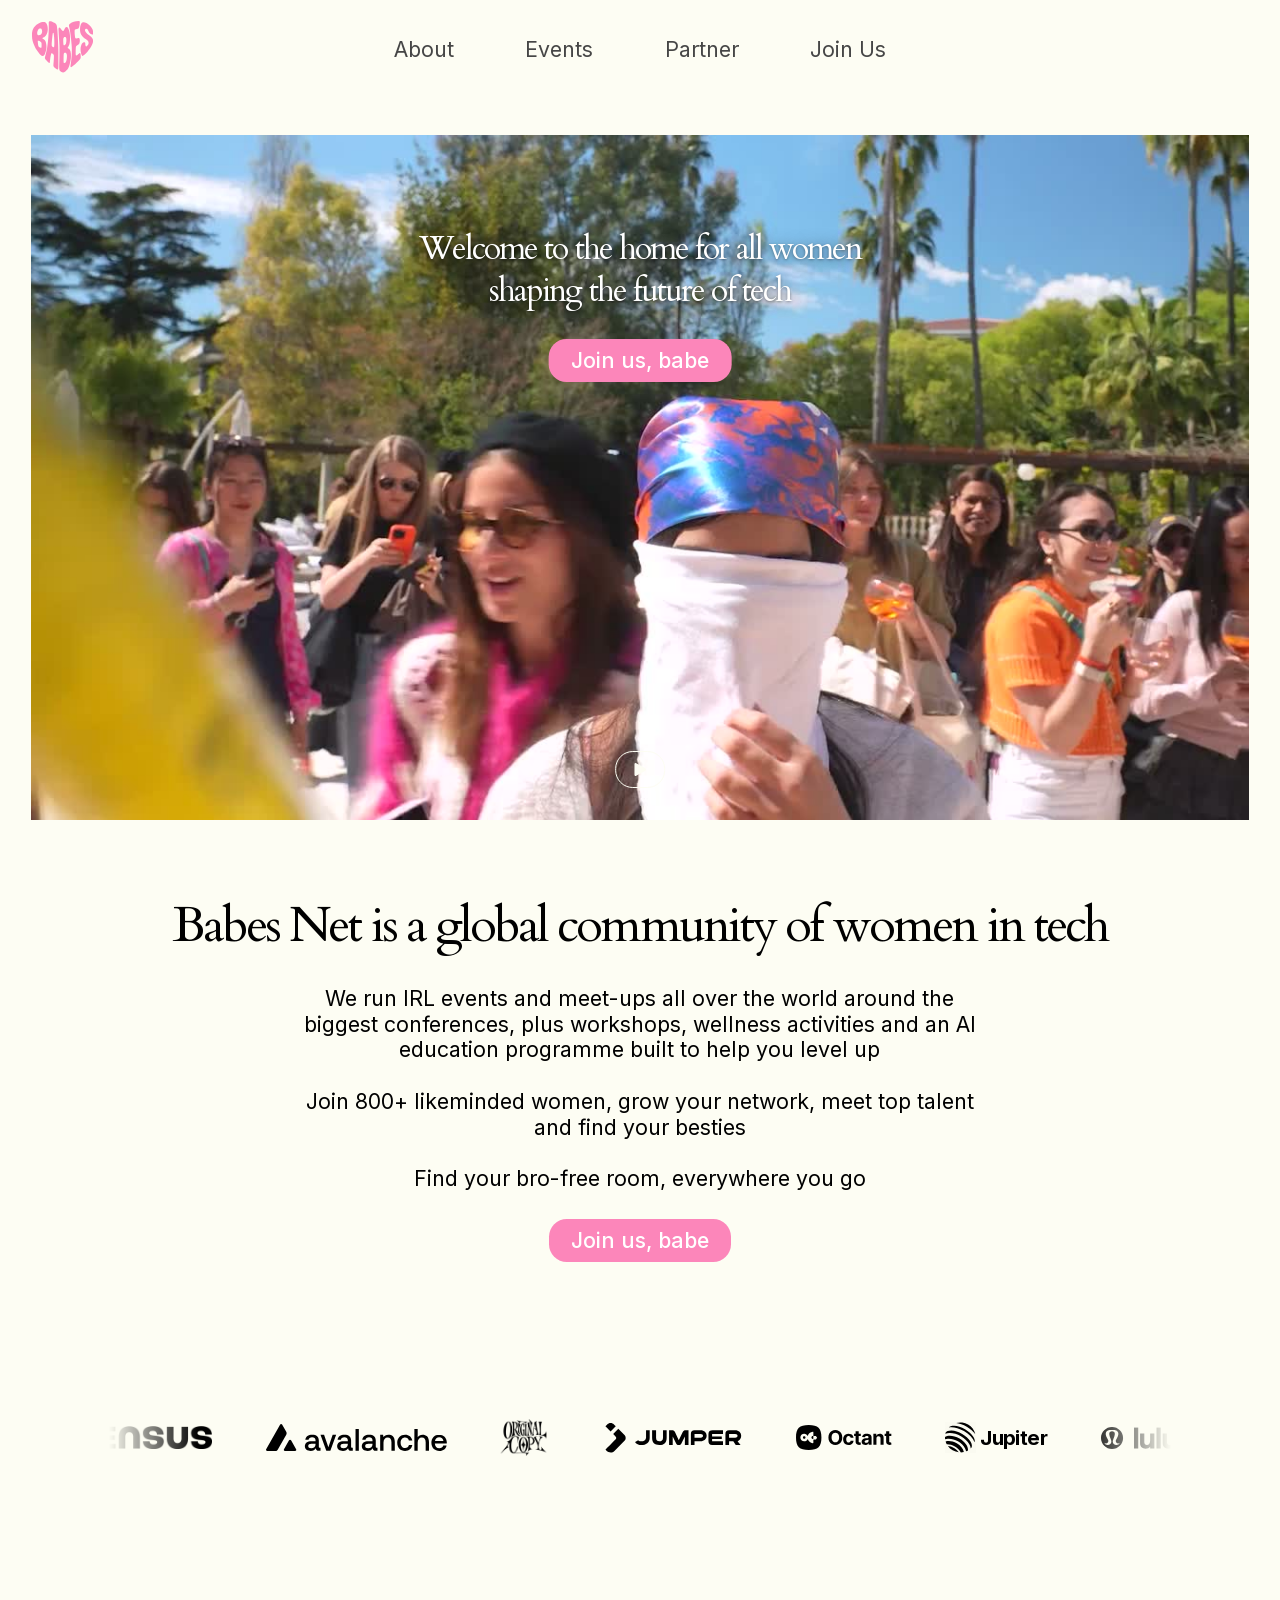
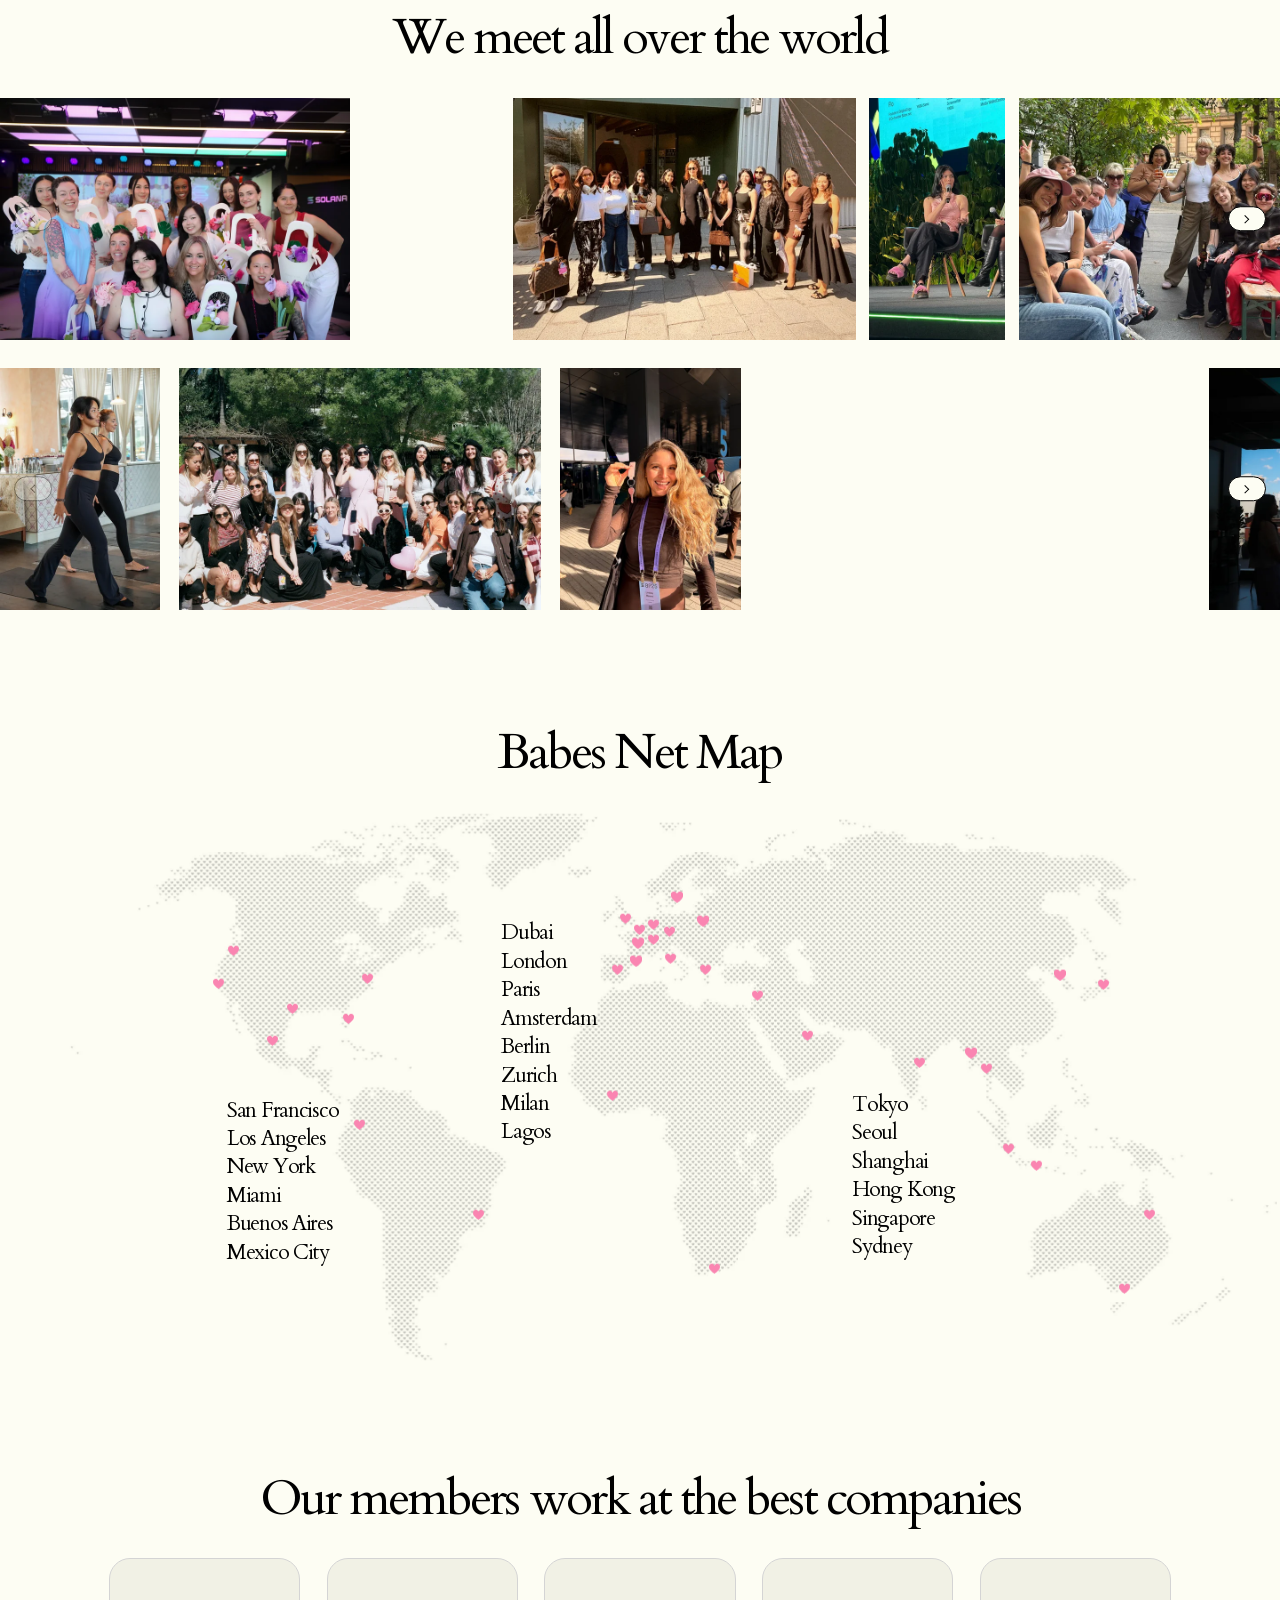
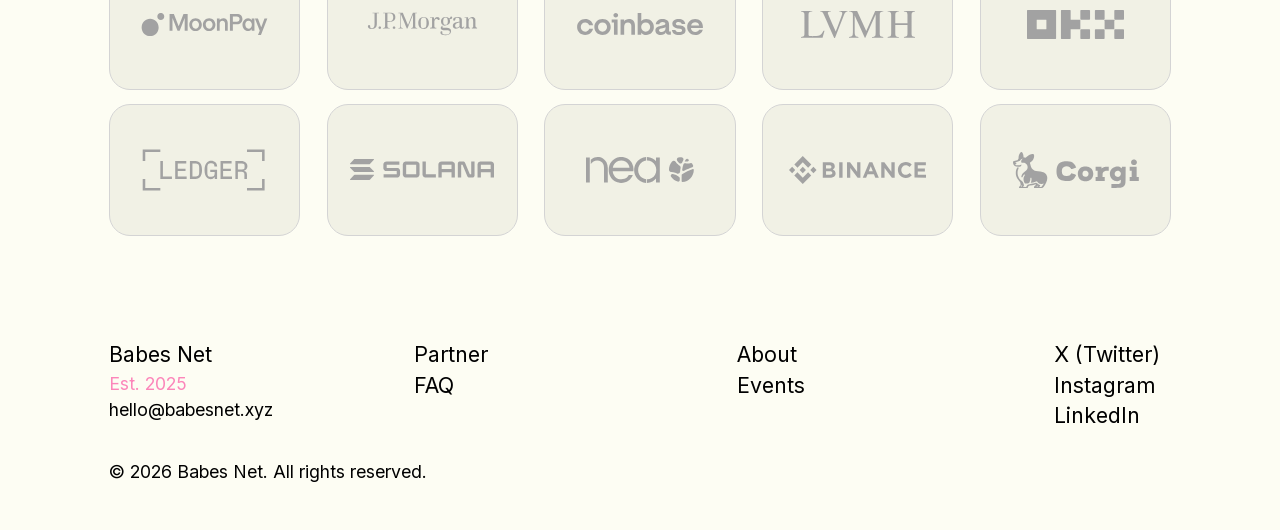
==== commit 3430214a: "Fix the phone hero cut, the About drawer, and the marquee's blank sweep Four unrelated reports, one " ====
--- a/index.html
+++ b/index.html
@@ -57,7 +57,7 @@
     <button class="nav__close" type="button" aria-label="Close menu" data-nav-close></button>
     <a href="/about">About</a>
     <a href="#events">Events</a>
-    <a class="nav__partner" href="https://docs.google.com/forms/d/e/1FAIpQLScR8-uSG9camWkCjPZMo8fhdjGdTsJARzP2QpVRYRPyRcnFyQ/viewform" target="_blank" rel="noopener">Partner</a>
+    <a class="nav__partner" href="https://forms.gle/3oTBwnDhzT3AGLvd7" target="_blank" rel="noopener">Partner</a>
     <a href="https://docs.google.com/forms/d/e/1FAIpQLScta8RXWpCeM9YJSNUlFkJ7QtRMYqgnYnTmcNqMkixCFz62xQ/viewform" target="_blank" rel="noopener">Join Us</a>
     <ul class="nav__social">
       <li><a href="https://x.com/babesnetxyz" target="_blank" rel="noopener" aria-label="Babes Net on X"><svg viewBox="608 898 48 48" fill="currentColor" aria-hidden="true" focusable="false"><path d="M644.653 901.808H651.4L636.659 918.655L654 941.58H640.422L629.788 927.676L617.62 941.58H610.869L626.635 923.56L610 901.808H623.922L633.535 914.516L644.653 901.808ZM642.285 937.541H646.023L621.891 905.634H617.879L642.285 937.541Z"/></svg></a></li>
@@ -72,10 +72,48 @@
   <!-- ── hero ─────────────────────────────────────────────────────── -->
   <section class="hero">
     <div class="hero__media">
+      <!-- The phone frame is 3:4, so it only ever shows the centre 810px of
+           a 16:9 master — which sliced the wordmarks off the title cards.
+           hero-mobile.mp4 re-lays those cards inside that safe zone; desktop
+           is uncropped and keeps the original framing.
+
+           These used to be two <source> elements split by a media attribute.
+           A media element's resource selection is not obliged to honour that
+           attribute the way <picture> is, engines disagree about it, and
+           phones were still being served the desktop cut — so the choice is
+           made explicitly below instead. The element ships with no src at all,
+           because naming either file here starts a fetch that the script then
+           has to abort. -->
       <video class="hero__video" autoplay muted loop playsinline
-             poster="assets/video/hero-poster.jpg">
-        <source src="assets/video/hero.mp4" type="video/mp4">
-      </video>
+             data-src="assets/video/hero.mp4"
+             data-poster="assets/video/hero-poster.jpg"
+             data-src-narrow="assets/video/hero-mobile.mp4"
+             data-poster-narrow="assets/video/hero-mobile-poster.jpg"></video>
+      <!-- Inline and immediately after the element: it runs during parsing,
+           before the browser reaches the stable state that would begin any
+           fetch, so only the cut that is actually wanted is ever requested. -->
+      <script>
+        (function () {
+          var v = document.querySelector('.hero__video');
+          var narrow = window.matchMedia('(max-width: 767px)').matches ? '-narrow' : '';
+          v.poster = v.getAttribute('data-poster' + narrow);
+          v.src = v.getAttribute('data-src' + narrow);
+        })();
+      </script>
+      <!-- With no script there is no video, so the still stands in for it —
+           and a poster does take a media query, unlike the video itself. -->
+      <noscript>
+        <style>
+          .hero__media {
+            background: var(--plate) center / cover no-repeat
+                        url("assets/video/hero-poster.jpg");
+          }
+          @media (max-width: 767px) {
+            .hero__media { background-image: url("assets/video/hero-mobile-poster.jpg"); }
+          }
+          .hero__toggle { display: none; }
+        </style>
+      </noscript>
 
       <div class="hero__copy">
         <h1 class="hero__title">Welcome to the home for all women<br>shaping the future of tech</h1>
@@ -236,7 +274,7 @@
     </div>
     <nav class="footer__links" aria-label="Footer">
       <ul>
-        <li><a href="https://docs.google.com/forms/d/e/1FAIpQLScR8-uSG9camWkCjPZMo8fhdjGdTsJARzP2QpVRYRPyRcnFyQ/viewform" target="_blank" rel="noopener">Partner</a></li>
+        <li><a href="https://forms.gle/3oTBwnDhzT3AGLvd7" target="_blank" rel="noopener">Partner</a></li>
         <li><a href="/faq">FAQ</a></li>
       </ul>
       <ul>
--- a/styles.css
+++ b/styles.css
@@ -318,10 +318,25 @@
 .marquee__track {
   display: flex;
   width: max-content;
+  /* Its own compositor layer, held for the whole life of the page. The track
+     is a few thousand pixels of logos sliding under a mask, and without the
+     promotion the masked area is re-rastered as it moves — which is where the
+     blank flashes came from. */
+  will-change: transform;
+  backface-visibility: hidden;
+}
+
+/* Only once the script has tiled enough rows to cover the screen and measured
+   --step. Running before that is what let a gap open at the trailing edge. */
+.marquee__track.is-running {
   animation: marquee 46s linear infinite;
 }
 
-.marquee:hover .marquee__track { animation-play-state: paused; }
+/* Touch browsers latch :hover onto whatever was last tapped, which used to
+   leave the marquee stopped dead after a scroll past it. */
+@media (hover: hover) {
+  .marquee:hover .marquee__track { animation-play-state: paused; }
+}
 
 .marquee__row {
   display: flex;
@@ -383,9 +398,12 @@
   white-space: nowrap;
 }
 
+/* Exactly one row, in pixels. The old -50% assumed the track was always two
+   rows wide; it now holds as many as the viewport needs, and a percentage
+   would also drift if a late font swap resized the row under it. */
 @keyframes marquee {
-  from { transform: translateX(0); }
-  to   { transform: translateX(-50%); }
+  from { transform: translate3d(0, 0, 0); }
+  to   { transform: translate3d(calc(var(--step, 0px) * -1), 0, 0); }
 }
 
 /* --- event rails ---------------------------------------------- */
@@ -941,11 +959,14 @@
      desktop one, so Partner is moved rather than duplicated */
   .nav__partner { order: 1; }
 
+  /* the negative margins pull the row out past the drawer's uneven side
+     padding, so "centred" means centred on the panel rather than on the
+     narrower text column inside it */
   .nav__social {
     display: flex;
     order: 2;
-    align-self: flex-start;
-    margin: auto 0 0 22.5px;
+    justify-content: center;
+    margin: auto -34px 0 -19px;
     gap: 63px;
   }
   .nav__social a { display: block; width: 28.8px; height: 28.8px; color: var(--pink); }
@@ -1058,7 +1079,7 @@
 
 @media (prefers-reduced-motion: reduce) {
   html { scroll-behavior: auto; }
-  .marquee__track { animation: none; }
+  .marquee__track, .marquee__track.is-running { animation: none; }
   .map__world { opacity: 1; transition: none; }
   .map .pin { opacity: 1; transform: translateY(-50%) scale(1); animation: none; }
   .map__cities li { opacity: 1; transform: none; animation: none; }
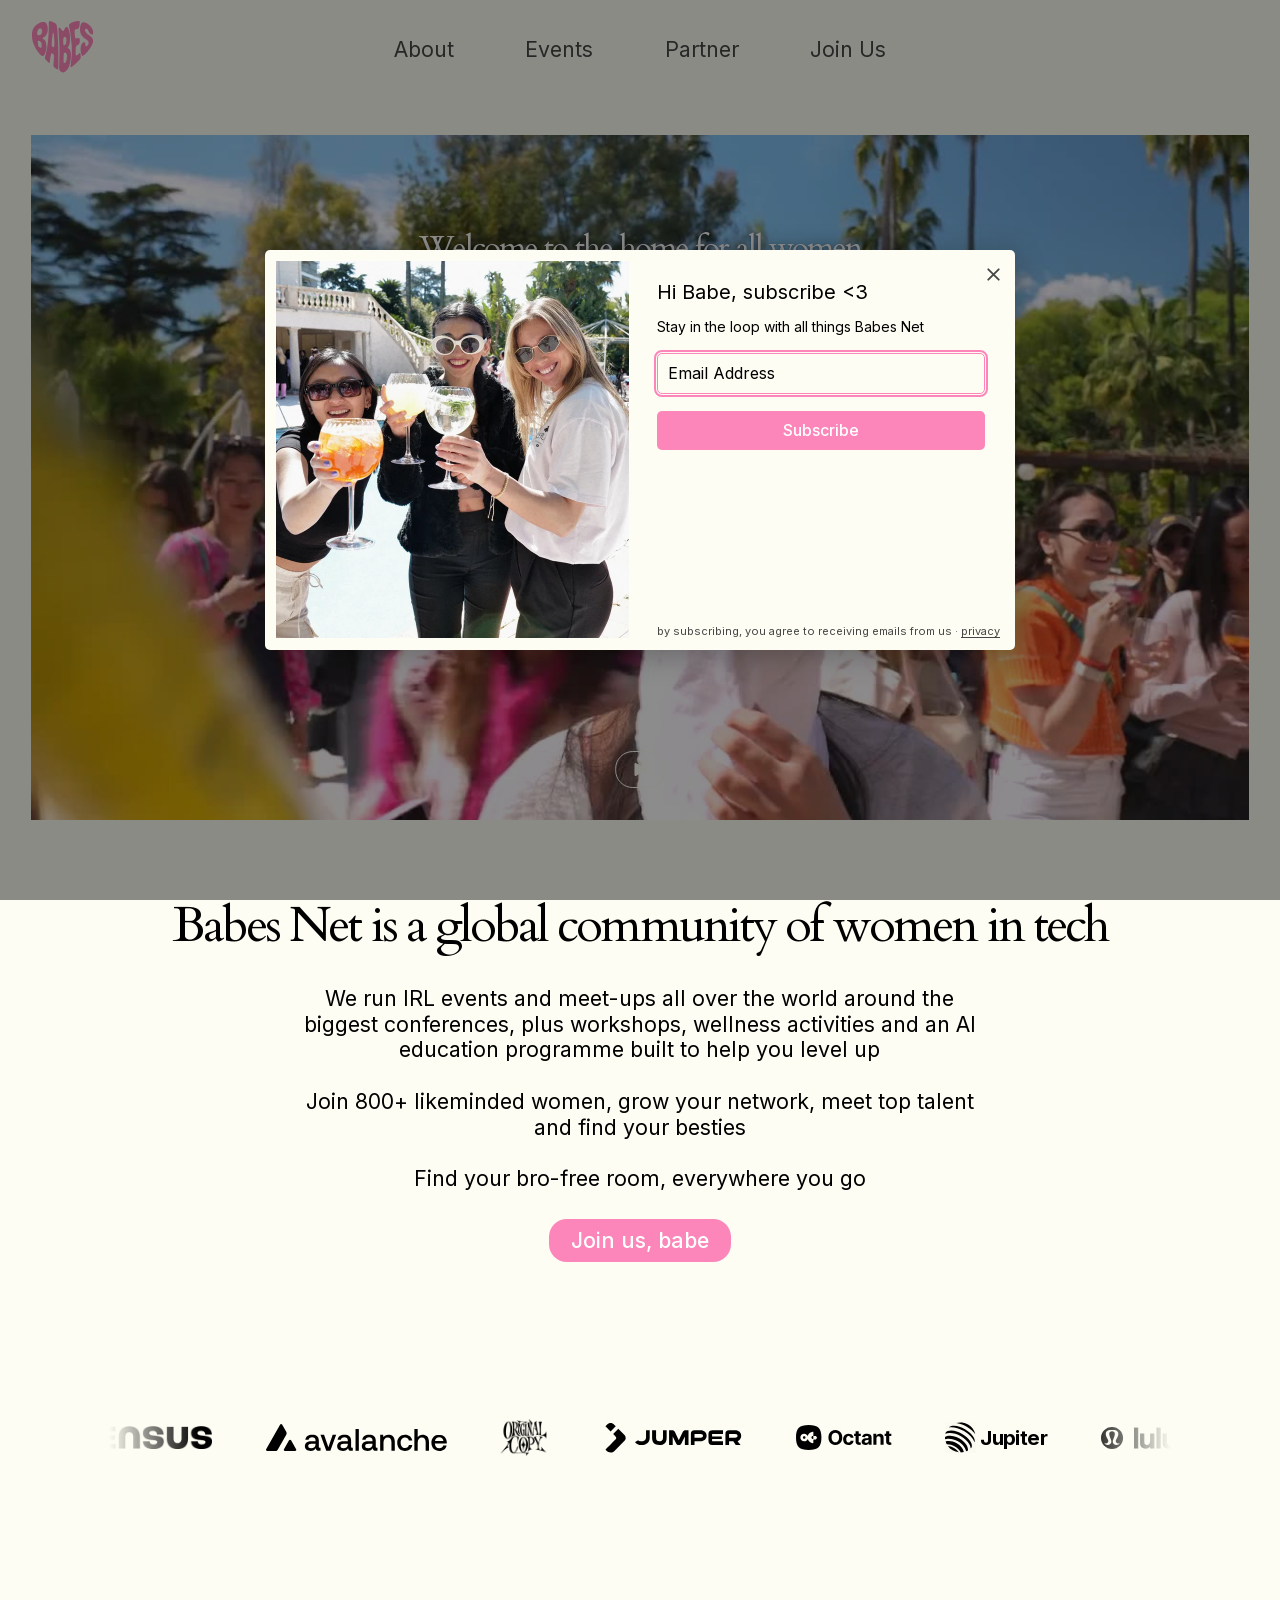
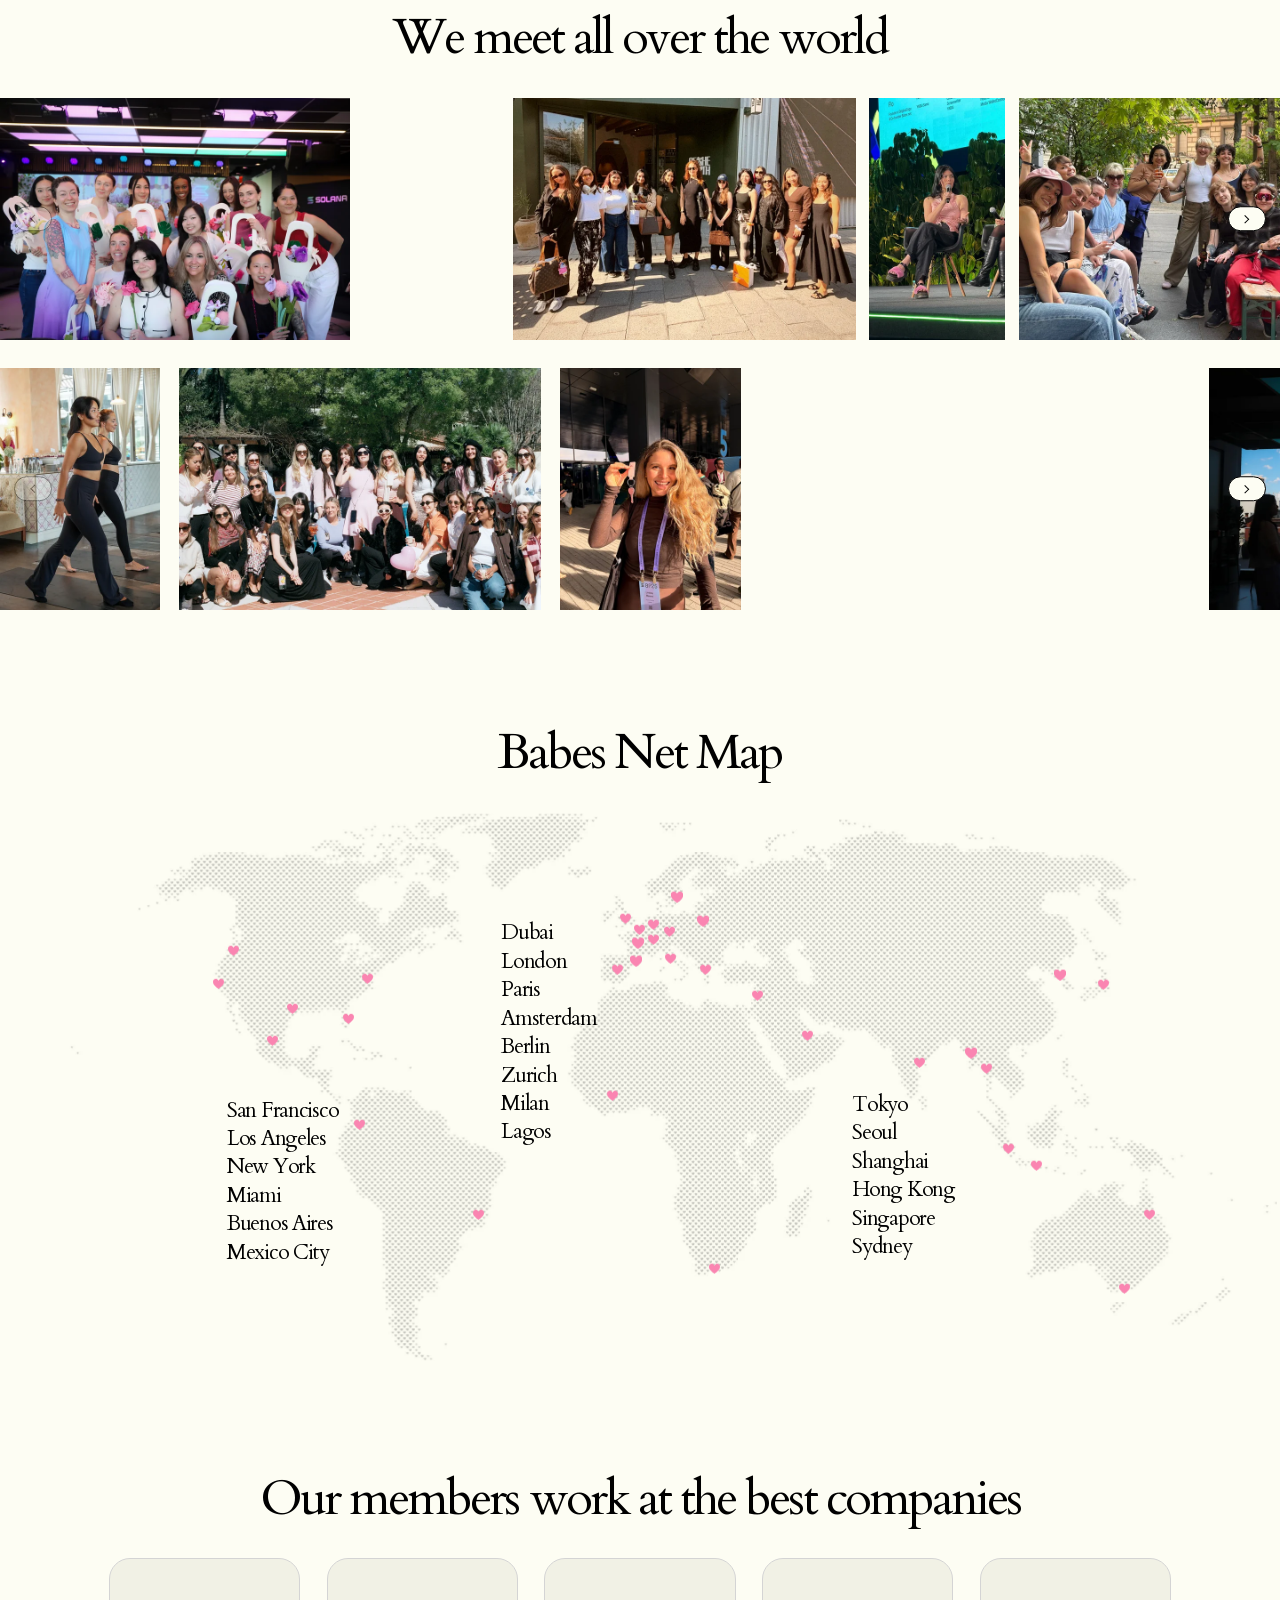
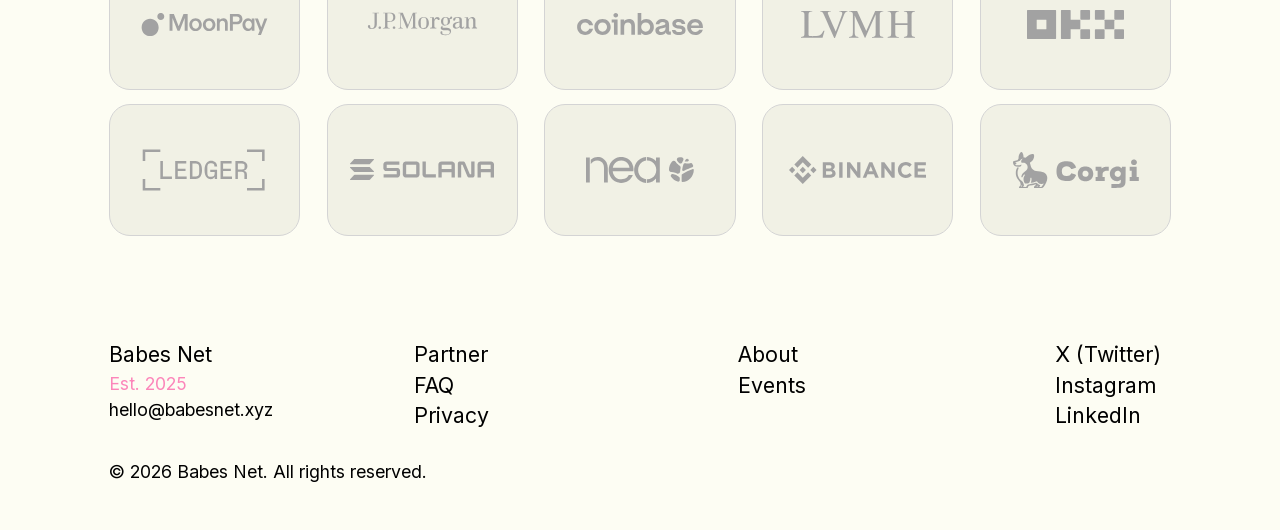
==== commit 79bcc905: "Collect emails from a pop-up, and say what happens to them The site had no way to take an email addr" ====
--- a/index.html
+++ b/index.html
@@ -276,6 +276,7 @@
       <ul>
         <li><a href="https://forms.gle/3oTBwnDhzT3AGLvd7" target="_blank" rel="noopener">Partner</a></li>
         <li><a href="/faq">FAQ</a></li>
+        <li><a href="/privacy">Privacy</a></li>
       </ul>
       <ul>
         <li><a href="/about">About</a></li>
--- a/styles.css
+++ b/styles.css
@@ -850,6 +850,266 @@
   font-size: calc(20 * var(--u));
   line-height: 1.45;
 }
+
+/* --- privacy page --------------------------------------------- */
+/* No Figma frame for this one — it's a reading page, so it's set to a
+   comfortable measure rather than the 1195 the rest of the site uses. */
+
+.legal {
+  max-width: calc(760 * var(--u));
+  padding: calc(66 * var(--u)) 0 calc(60 * var(--u));
+  font-size: calc(18 * var(--u));
+  line-height: 1.55;
+}
+
+.legal__title {
+  margin: 0 0 calc(8 * var(--u));
+  font-family: var(--serif);
+  font-weight: 700;
+  font-size: calc(40 * var(--u));
+  line-height: 1.327;
+}
+
+.legal__updated {
+  margin: 0 0 calc(40 * var(--u));
+  font-size: calc(15 * var(--u));
+  color: var(--muted);
+}
+
+.legal__lead { font-size: calc(20 * var(--u)); }
+
+.legal h2 {
+  margin: calc(46 * var(--u)) 0 calc(12 * var(--u));
+  font-family: var(--serif);
+  font-weight: 400;
+  font-size: calc(28 * var(--u));
+  line-height: 1.3;
+}
+
+.legal h3 {
+  margin: calc(30 * var(--u)) 0 calc(8 * var(--u));
+  font-weight: 500;
+  font-size: calc(19 * var(--u));
+}
+
+.legal p { margin: 0 0 calc(14 * var(--u)); }
+
+/* the reset at the top of this file strips lists bare, so a page that
+   actually wants bullets has to ask for them back */
+.legal ul {
+  margin: 0 0 calc(14 * var(--u));
+  padding-left: calc(22 * var(--u));
+  list-style: disc;
+}
+
+.legal li { margin-bottom: calc(6 * var(--u)); }
+.legal strong { font-weight: 500; }
+.legal a { text-decoration: underline; text-underline-offset: 0.18em; }
+
+/* --- email pop-up --------------------------------------------- */
+/* Built from Figma "Email Pop Up 1 / 2 - Desktop" (nodes 168:22 and
+   168:46), frame 750x400. The two frames are identical bar the photo.
+
+   `--pu` is the same trick as `--u` at the top of this file, scoped to
+   the pop-up's own 750-wide frame instead of the page's 1440: one design
+   pixel, so every figure below is the literal number from Figma. The
+   card's width is derived from it rather than set alongside it, so the
+   two can't drift apart at any viewport. */
+
+.pop__scrim {
+  position: fixed;
+  inset: 0;
+  z-index: 90;
+  background: rgb(0 0 0 / 0.45);
+  opacity: 0;
+  visibility: hidden;
+  transition: opacity 260ms ease, visibility 0s linear 260ms;
+}
+
+.pop {
+  /* Sized against both axes. A landscape phone is wider than the 768
+     breakpoint, so it gets this desktop card in a viewport barely 390
+     tall — without the height term the card is 400 and gets clipped. */
+  --pu: clamp(0.72px, min(calc(min(750px, 100vw - 32px) / 750),
+                          calc((100vh - 32px) / 400)), 1px);
+
+  position: fixed;
+  left: 50%;
+  top: 50%;
+  z-index: 91;
+  width: calc(750 * var(--pu));
+  aspect-ratio: 750 / 400;
+  background: var(--cream);
+  border-radius: calc(5 * var(--pu));
+  box-shadow: 0 5px 30px rgb(0 0 0 / 0.25);
+  opacity: 0;
+  visibility: hidden;
+  transform: translate(-50%, -50%) scale(0.96);
+  transition: opacity 260ms ease,
+              transform 260ms cubic-bezier(0.4, 0, 0.2, 1),
+              visibility 0s linear 260ms;
+}
+
+/* opening has to drop the visibility delay, or the card animates in
+   invisible — same reason as the nav drawer below */
+.pop-open .pop__scrim,
+.pop-open .pop { opacity: 1; visibility: visible; transition-delay: 0s, 0s, 0s; }
+.pop-open .pop { transform: translate(-50%, -50%) scale(1); }
+
+/* The design puts the glyph 3.7px from the right edge, which leaves no
+   room for a hit area worth the name. It sits at 22px instead, so a full
+   44px target fits inside the card — about 9px in from the drawing, and
+   the only place this departs from the frame. */
+.pop__close {
+  display: grid;
+  place-items: center;
+  position: absolute;
+  top: calc(2 * var(--pu));
+  right: 0;
+  width: calc(44 * var(--pu));
+  height: calc(44 * var(--pu));
+  border-radius: 50%;
+}
+
+.pop__close::before {
+  content: '';
+  width: calc(13 * var(--pu));
+  height: calc(13 * var(--pu));
+  background: var(--muted);
+  -webkit-mask: var(--close-x) no-repeat center / contain;
+  mask: var(--close-x) no-repeat center / contain;
+  transition: background-color 180ms ease;
+}
+
+.pop__close:hover::before { background: var(--pink); }
+.pop__close:focus-visible { outline: 2px solid var(--pink); outline-offset: -4px; }
+
+.pop__photo {
+  position: absolute;
+  left: calc(11 * var(--pu));
+  top: calc(11 * var(--pu));
+  width: calc(353 * var(--pu));
+  height: calc(377 * var(--pu));
+  overflow: hidden;
+}
+
+.pop__photo img { width: 100%; height: 100%; object-fit: cover; }
+
+/* One column at x=392. The margins below land the form at y=103 and are
+   the Figma gaps, not eyeballed: 24 (title) + 15 + 17 (sub) + 17. */
+.pop__body {
+  position: absolute;
+  left: calc(392 * var(--pu));
+  top: calc(30 * var(--pu));
+  width: calc(332 * var(--pu));
+}
+
+.pop__title {
+  margin: 0;
+  font-family: var(--sans);
+  font-weight: 400;
+  font-size: calc(20 * var(--pu));
+  line-height: 1.2;
+  color: var(--ink);
+}
+
+.pop__sub {
+  margin: calc(15 * var(--pu)) 0 0;
+  font-size: calc(14 * var(--pu));
+  line-height: 1.21;
+  color: var(--ink);
+}
+
+/* `display: flex` below outranks the UA's `[hidden] { display: none }`, and
+   this stylesheet has no global reset for it — so hiding the form on success
+   needs saying out loud. */
+.pop [hidden] { display: none; }
+
+.pop__form {
+  display: flex;
+  flex-direction: column;
+  gap: calc(17 * var(--pu));
+  width: calc(328 * var(--pu));
+  margin-top: calc(17 * var(--pu));
+}
+
+.pop__input {
+  width: 100%;
+  height: calc(41 * var(--pu));
+  padding: calc(10 * var(--pu));
+  border: calc(1 * var(--pu)) solid var(--pink);
+  border-radius: calc(5 * var(--pu));
+  background: transparent;
+  font-family: var(--sans);
+  /* 16px is a floor rather than a size: below it, Safari zooms the page
+     the moment the field takes focus. Identical to the design at full
+     scale, and only holds the line once `--pu` starts shrinking. */
+  font-size: max(16px, calc(16 * var(--pu)));
+  line-height: 1.21;
+  color: var(--ink);
+}
+
+.pop__input::placeholder { color: var(--ink); opacity: 1; }
+.pop__input:focus-visible { outline: 2px solid var(--pink); outline-offset: 1px; }
+
+.pop__btn {
+  width: 100%;
+  height: calc(39 * var(--pu));
+  border-radius: calc(5 * var(--pu));
+  background: var(--pink);
+  color: #fff;
+  font-family: var(--sans);
+  font-weight: 500;
+  font-size: calc(16 * var(--pu));
+  transition: filter 180ms ease;
+}
+
+.pop__btn:hover { filter: brightness(1.06); }
+.pop__btn:disabled { opacity: 0.6; cursor: default; filter: none; }
+
+/* Both sit in the empty space under the button, so neither can shift the
+   form when it appears. */
+.pop__error,
+.pop__thanks {
+  margin: calc(14 * var(--pu)) 0 0;
+  font-size: calc(14 * var(--pu));
+  line-height: 1.3;
+}
+
+.pop__error { color: #b0004b; }
+.pop__thanks { color: var(--ink); }
+
+/* Anchored to the bottom rather than the top: one line sits exactly where
+   the frame puts it (400 − 12 − 13 = 375), and the privacy link is free to
+   wrap to a second line by growing upward instead of off the card. */
+.pop__fine {
+  position: absolute;
+  left: calc(392 * var(--pu));
+  bottom: calc(12 * var(--pu));
+  width: calc(347 * var(--pu));
+  margin: 0;
+  font-size: calc(11 * var(--pu));
+  line-height: 1.18;
+  color: var(--muted);
+}
+
+/* nowrap so the phrase wraps as one thing rather than splitting "privacy"
+   from "policy" across the two lines it takes on a phone */
+.pop__fine a { white-space: nowrap; text-decoration: underline; text-underline-offset: 0.18em; }
+.pop__fine a:hover { color: var(--pink); }
+
+/* Off-screen rather than display:none — a bot that skips hidden fields
+   is exactly the bot this is meant to catch. */
+.pop__hp {
+  position: absolute;
+  left: -9999px;
+  width: 1px;
+  height: 1px;
+  opacity: 0;
+  pointer-events: none;
+}
+
+html.pop-open, html.pop-open body { overflow: hidden; }
 
 /* --- mobile --------------------------------------------------- */
 /* Holding pattern until the mobile frame exists: a single readable
@@ -1073,6 +1333,81 @@
   .footer__links ul { gap: 3px; }
   .footer__name { font-size: 9.5px; }
   .footer__brand p:not(.footer__name), .footer__legal { font-size: 7.5px; }
+
+  /* --- privacy page, phone ----------------------------------- */
+
+  .legal { padding: 28px 0 40px; font-size: 14px; line-height: 1.6; }
+  .legal__title { font-size: 26px; }
+  .legal__updated { margin-bottom: 26px; font-size: 11.5px; }
+  .legal__lead { font-size: 15px; }
+  .legal h2 { margin: 30px 0 8px; font-size: 20px; }
+  .legal h3 { margin: 20px 0 6px; font-size: 15px; }
+  .legal p { margin-bottom: 11px; }
+  .legal ul { margin-bottom: 11px; padding-left: 18px; }
+  .legal li { margin-bottom: 5px; }
+
+  /* --- email pop-up, phone -----------------------------------
+     No phone frame was drawn, so this is derived: the same card turned
+     vertical. The 11px cream inset becomes padding on all four sides,
+     which is what keeps the framed-photo look the design is built on. */
+
+  .pop {
+    --pu: 1px;
+    /* wider gutter than the 16px the rest of the phone layout uses — the
+       card reads as an object sitting on the page, so it wants air around
+       it rather than to feel wedged between the edges */
+    width: min(340px, calc(100vw - 56px));
+    aspect-ratio: auto;
+    padding: 11px;
+  }
+
+  /* 16:9 rather than the 3:2 the desktop crop is cut at. The photo is the
+     tallest thing in the card, so this is what keeps the whole box from
+     running down the screen. */
+  .pop__photo {
+    position: static;
+    width: 100%;
+    height: auto;
+    aspect-ratio: 16 / 9;
+    border-radius: 1px;
+  }
+
+  /* Over the photo now, so it can't rely on ink on cream. The disc gives
+     it a floor of contrast against either picture. */
+  .pop__close {
+    top: 17px;
+    right: 17px;
+    width: 34px;
+    height: 34px;
+    background: rgb(0 0 0 / 0.35);
+    backdrop-filter: blur(2px);
+  }
+
+  .pop__close::before { width: 11px; height: 11px; background: #fff; }
+  .pop__close:hover::before { background: #fff; }
+
+  .pop__body {
+    position: static;
+    width: 100%;
+    margin-top: 16px;
+  }
+
+  .pop__title { font-size: 18px; }
+  .pop__sub { margin-top: 8px; font-size: 13px; }
+  .pop__form { width: 100%; margin-top: 16px; gap: 12px; }
+
+  /* 16px is a floor, not a preference: anything smaller and Safari zooms
+     the page the moment the field takes focus. */
+  .pop__input { height: 44px; font-size: 16px; }
+  .pop__btn { height: 44px; font-size: 16px; }
+  .pop__error, .pop__thanks { margin-top: 12px; font-size: 13px; }
+
+  .pop__fine {
+    position: static;
+    width: auto;          /* the desktop rule pins it to the 347 copy column */
+    margin-top: 14px;
+    font-size: 10px;
+  }
 }
 
 /* --- reduced motion ------------------------------------------- */
@@ -1085,4 +1420,7 @@
   .map__cities li { opacity: 1; transform: none; animation: none; }
   .btn, .slide figcaption, .co, .co__mark, .co__full { transition-duration: 1ms; }
   .nav__menu, .nav__scrim { transition-duration: 1ms, 0s; }
-}
+  .pop__scrim { transition-duration: 1ms, 0s; }
+  .pop { transition-duration: 1ms, 1ms, 0s; transform: translate(-50%, -50%); }
+  .pop-open .pop { transform: translate(-50%, -50%); }
+}
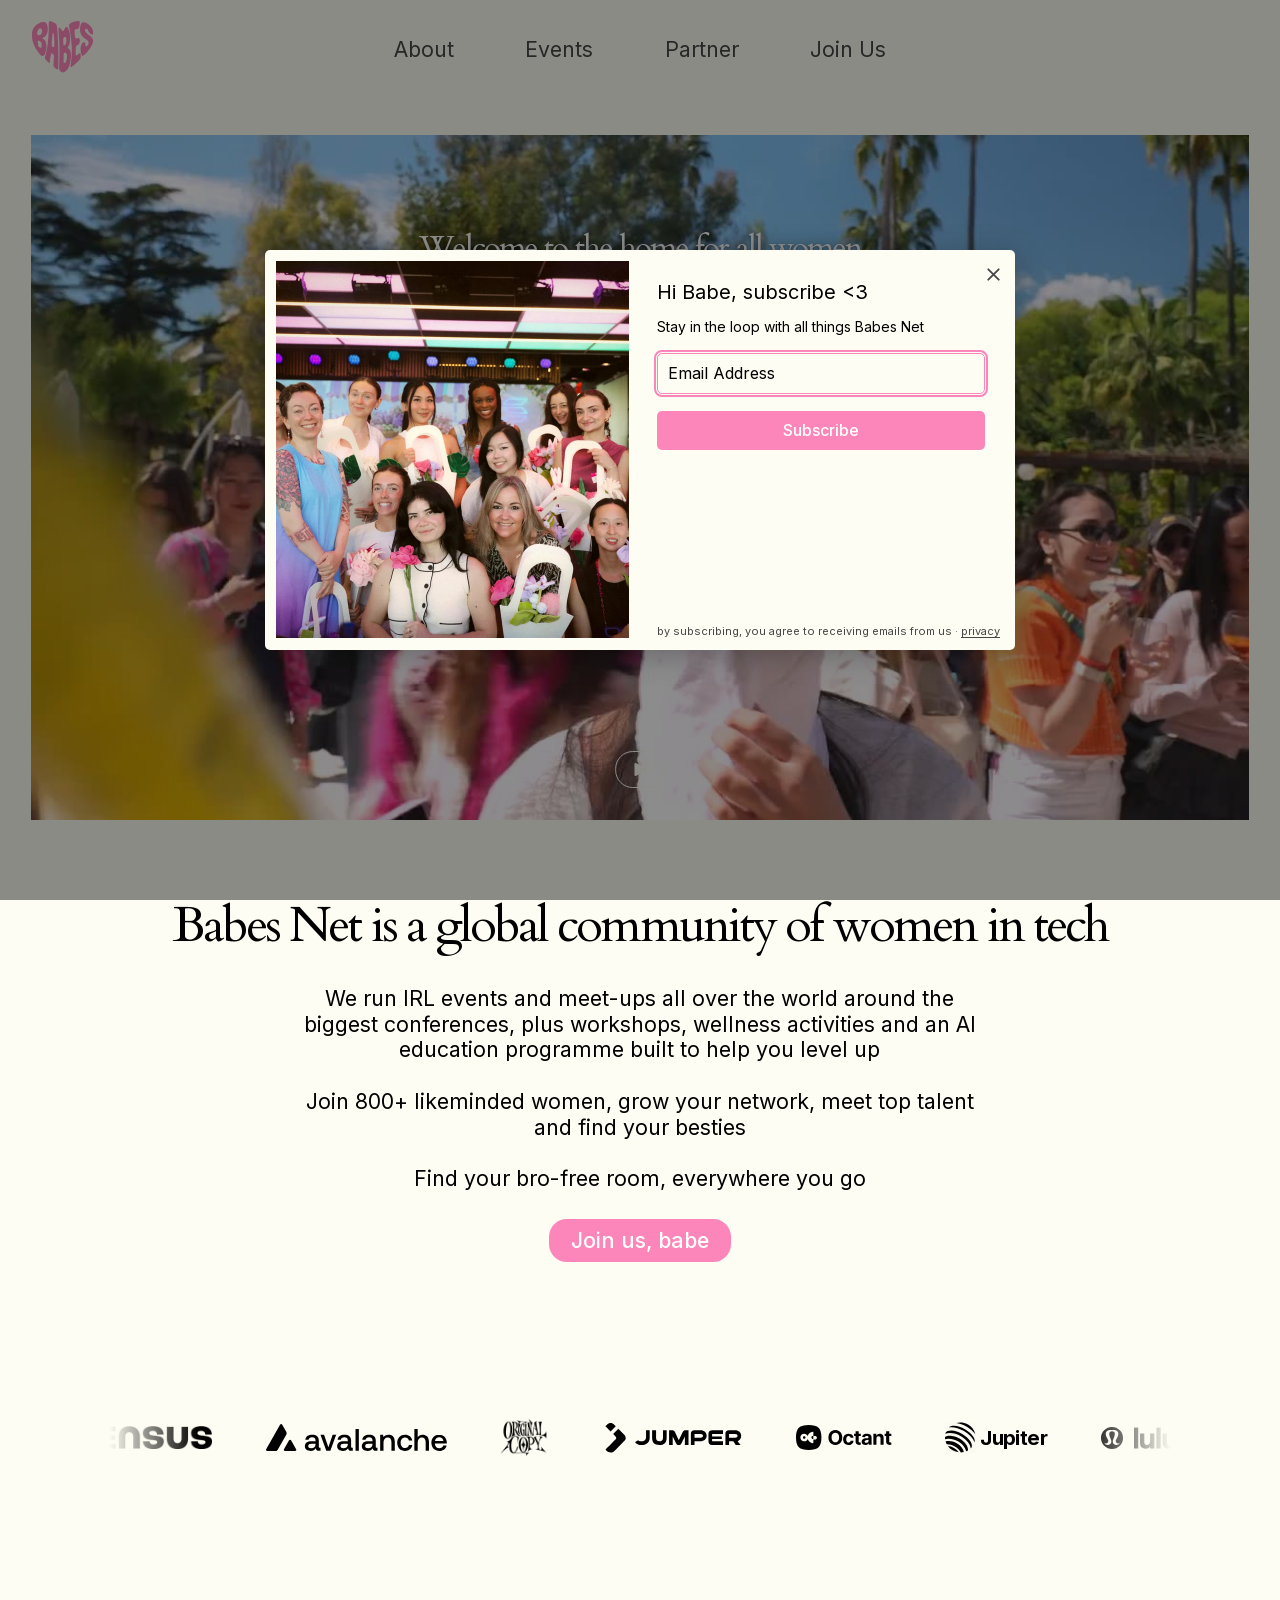
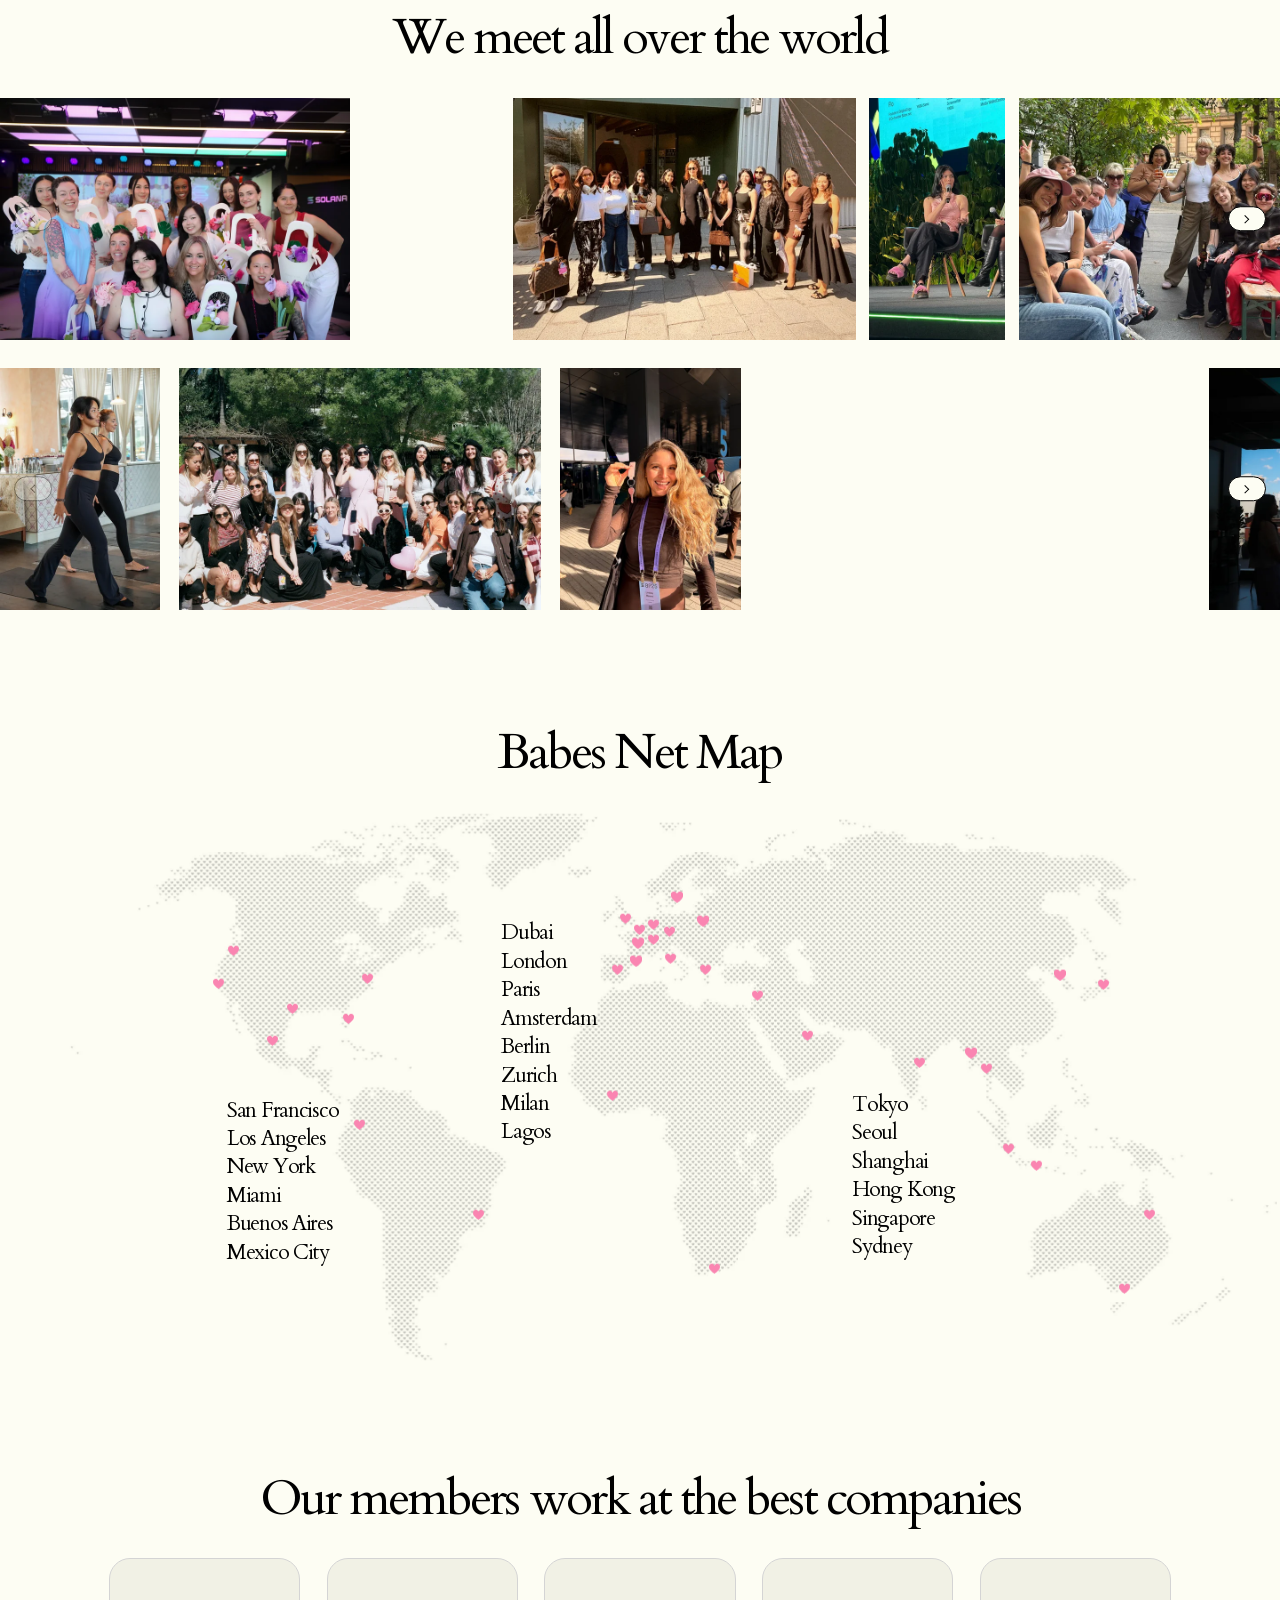
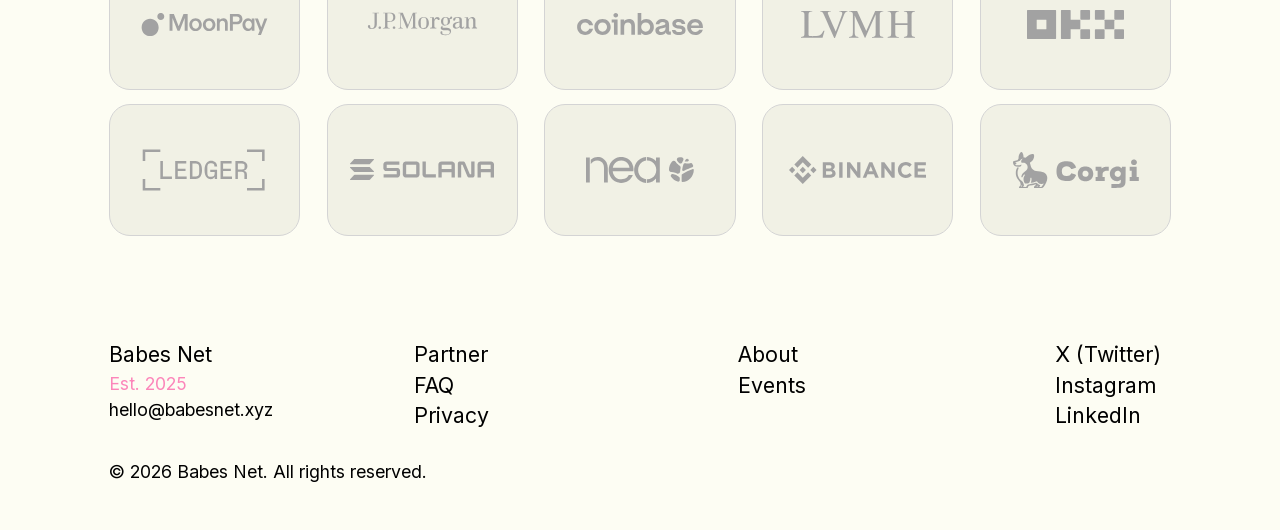
==== commit b28e0525: "Describe the homepage photos, and say what this site is in JSON-LD Two of the audit's remaining item" ====
--- a/index.html
+++ b/index.html
@@ -28,6 +28,60 @@
 <link rel="preload" href="assets/fonts/inter-var.woff2" as="font" type="font/woff2" crossorigin>
 
 <link rel="stylesheet" href="styles.css">
+
+<!-- Who this is, in a form a machine can read. The founders are @id'd at
+     their /about anchors rather than spelled out twice, so the homepage and
+     the origin story describe one Camilla and one Florence, not two each. -->
+<script type="application/ld+json">
+{
+  "@context": "https://schema.org",
+  "@graph": [
+    {
+      "@type": "Organization",
+      "@id": "https://babesnet.xyz/#organization",
+      "name": "Babes Net",
+      "url": "https://babesnet.xyz/",
+      "description": "Babes Net is a global community of 800+ women in tech. IRL events and meet-ups all over the world, workshops, wellness activities and an AI education programme.",
+      "foundingDate": "2025-11",
+      "email": "hello@babesnet.xyz",
+      "logo": {
+        "@type": "ImageObject",
+        "url": "https://babesnet.xyz/assets/apple-touch-icon.png",
+        "width": 180,
+        "height": 180
+      },
+      "image": "https://babesnet.xyz/assets/og-image-v2.jpg",
+      "sameAs": [
+        "https://linkedin.com/company/babes-net",
+        "https://instagram.com/babesnetxyz",
+        "https://x.com/babesnetxyz",
+        "https://lu.ma/babesnet"
+      ],
+      "founder": [
+        {
+          "@type": "Person",
+          "@id": "https://babesnet.xyz/about#camilla-parisotto",
+          "name": "Camilla Parisotto",
+          "sameAs": "https://www.linkedin.com/in/parisottocamilla/"
+        },
+        {
+          "@type": "Person",
+          "@id": "https://babesnet.xyz/about#florence-vuong",
+          "name": "Florence Vuong",
+          "sameAs": "https://www.linkedin.com/in/florence-vuong/"
+        }
+      ]
+    },
+    {
+      "@type": "WebSite",
+      "@id": "https://babesnet.xyz/#website",
+      "url": "https://babesnet.xyz/",
+      "name": "Babes Net",
+      "publisher": { "@id": "https://babesnet.xyz/#organization" }
+    }
+  ]
+}
+</script>
 </head>
 
 <body>
@@ -56,7 +110,7 @@
   <nav class="nav__menu" id="nav-menu" aria-label="Primary">
     <button class="nav__close" type="button" aria-label="Close menu" data-nav-close></button>
     <a href="/about">About</a>
-    <a href="#events">Events</a>
+    <a href="/events">Events</a>
     <a class="nav__partner" href="https://forms.gle/3oTBwnDhzT3AGLvd7" target="_blank" rel="noopener">Partner</a>
     <a href="https://docs.google.com/forms/d/e/1FAIpQLScta8RXWpCeM9YJSNUlFkJ7QtRMYqgnYnTmcNqMkixCFz62xQ/viewform" target="_blank" rel="noopener">Join Us</a>
     <ul class="nav__social">
@@ -166,12 +220,12 @@
     <div class="rail" data-rail>
       <button class="rail__nav rail__nav--prev" type="button" aria-label="Previous photos" data-dir="-1"></button>
       <div class="rail__track" data-rail-track>
-        <figure class="slide" style="--ar:394/272"><img src="assets/events/e2-1R6A4885.webp" alt="" loading="lazy"><figcaption><b class="slide__title">Babes Net Brunch in New York City</b><i class="slide__partners">partners: Solana Foundation's Solana Spaces</i></figcaption></figure>
+        <figure class="slide" style="--ar:394/272"><img src="assets/events/e2-1R6A4885.webp" alt="Fourteen women grouped together under pink stage lighting, each holding a white paper bag of flowers" loading="lazy"><figcaption><b class="slide__title">Babes Net Brunch in New York City</b><i class="slide__partners">partners: Solana Foundation's Solana Spaces</i></figcaption></figure>
         <figure class="slide" style="--ar:153/272"><video src="assets/events/v1-pilates.mp4" autoplay muted loop playsinline preload="metadata"></video></figure>
-        <figure class="slide" style="--ar:386/272"><img src="assets/events/e3-IMG1890.webp" alt="" loading="lazy"><figcaption><b class="slide__title">Babes Net Brunch – Dubai</b></figcaption></figure>
-        <figure class="slide" style="--ar:153/272"><img src="assets/events/e10-kualalumpur.webp" alt="" loading="lazy"><figcaption><b class="slide__title">Babes Net at Catlumpurr – Kuala Lumpur</b><i class="slide__partners">partner: Jupiter, Yabai</i></figcaption></figure>
-        <figure class="slide" style="--ar:408/272"><img src="assets/events/e4-street.webp" alt="" loading="lazy"><figcaption><b class="slide__title">Babes Net Apero - Berlin</b></figcaption></figure>
-        <figure class="slide" style="--ar:204/272"><img src="assets/events/e12-shanny.webp" alt="" loading="lazy"><figcaption><b class="slide__title">Shanny</b></figcaption></figure>
+        <figure class="slide" style="--ar:386/272"><img src="assets/events/e3-IMG1890.webp" alt="Eleven women lined up on a sunlit pavement outside the restaurant" loading="lazy"><figcaption><b class="slide__title">Babes Net Brunch – Dubai</b></figcaption></figure>
+        <figure class="slide" style="--ar:153/272"><img src="assets/events/e10-kualalumpur.webp" alt="A Babes Net co-founder speaking from a panel chair, microphone in hand, against a wall of greenery" loading="lazy"><figcaption><b class="slide__title">Babes Net at Catlumpurr – Kuala Lumpur</b><i class="slide__partners">partner: Jupiter, Yabai</i></figcaption></figure>
+        <figure class="slide" style="--ar:408/272"><img src="assets/events/e4-street.webp" alt="Thirteen women around outdoor tables under the trees, drinks raised to the camera" loading="lazy"><figcaption><b class="slide__title">Babes Net Apero - Berlin</b></figcaption></figure>
+        <figure class="slide" style="--ar:204/272"><img src="assets/events/e12-shanny.webp" alt="Shanny holding up her pink Babes Net key, conference lanyard around her neck" loading="lazy"><figcaption><b class="slide__title">Shanny</b></figcaption></figure>
       </div>
       <button class="rail__nav rail__nav--next" type="button" aria-label="Next photos" data-dir="1"></button>
     </div>
@@ -179,14 +233,14 @@
     <div class="rail rail--tight" data-rail>
       <button class="rail__nav rail__nav--prev" type="button" aria-label="Previous photos" data-dir="-1"></button>
       <div class="rail__track" data-rail-track>
-        <figure class="slide" style="--ar:180/272"><img src="assets/events/e5-DSC08814.webp" alt="" loading="lazy"><figcaption><b class="slide__title">Babes Pilates Hour - Dubai</b><i class="slide__partners">partners: Lululemon, Solana SuperTeam, Arts Dao &amp; The Block</i></figcaption></figure>
-        <figure class="slide" style="--ar:408/272"><img src="assets/events/e6-cannes5.webp" alt="" loading="lazy"><figcaption><b class="slide__title">Babes Net Brunch in Cannes</b><i class="slide__partners">partners: Octant, LI.FI, Mood Labs, OriginalCopy, SafetyWing</i></figcaption></figure>
-        <figure class="slide" style="--ar:204/272"><img src="assets/events/e13-linny.webp" alt="" loading="lazy"><figcaption><b class="slide__title">Linny</b></figcaption></figure>
+        <figure class="slide" style="--ar:180/272"><img src="assets/events/e5-DSC08814.webp" alt="Two women in black activewear walking barefoot between mats in a sunlit studio" loading="lazy"><figcaption><b class="slide__title">Babes Pilates Hour - Dubai</b><i class="slide__partners">partners: Lululemon, Solana SuperTeam, Arts Dao &amp; The Block</i></figcaption></figure>
+        <figure class="slide" style="--ar:408/272"><img src="assets/events/e6-cannes5.webp" alt="Around thirty women packed together for a group photo on a sunlit terrace among palm trees" loading="lazy"><figcaption><b class="slide__title">Babes Net Brunch in Cannes</b><i class="slide__partners">partners: Octant, LI.FI, Mood Labs, OriginalCopy, SafetyWing</i></figcaption></figure>
+        <figure class="slide" style="--ar:204/272"><img src="assets/events/e13-linny.webp" alt="Linny holding up her pink Babes Net key outside the conference centre" loading="lazy"><figcaption><b class="slide__title">Linny</b></figcaption></figure>
         <figure class="slide" style="--ar:968/544"><video src="assets/events/v2-cannes.mp4" autoplay muted loop playsinline preload="metadata"></video></figure>
-        <figure class="slide" style="--ar:394/272"><img src="assets/events/e1-1R6A4318.webp" alt="" loading="lazy"><figcaption><b class="slide__title">Babes Net Brunch in New York City</b><i class="slide__partners">partners: Solana Foundation's Solana Spaces</i></figcaption></figure>
-        <figure class="slide" style="--ar:363/272"><img src="assets/events/e7-IMG1330.webp" alt="" loading="lazy"><figcaption><b class="slide__title">VIP Opera Night – Abu Dhabi</b><i class="slide__partners">partner: Dubai Opera</i></figcaption></figure>
-        <figure class="slide" style="--ar:408/272"><img src="assets/events/e8-photo2026.webp" alt="" loading="lazy"><figcaption><b class="slide__title">Babes Net Brunch in Cannes</b><i class="slide__partners">partners: Octant, LI.FI, Mood Labs, OriginalCopy, SafetyWing</i></figcaption></figure>
-        <figure class="slide" style="--ar:204/272"><img src="assets/events/e14-jessy.webp" alt="" loading="lazy"><figcaption><b class="slide__title">Jessy</b></figcaption></figure>
+        <figure class="slide" style="--ar:394/272"><img src="assets/events/e1-1R6A4318.webp" alt="Three women in silhouette against a window wall, the Manhattan skyline behind them" loading="lazy"><figcaption><b class="slide__title">Babes Net Brunch in New York City</b><i class="slide__partners">partners: Solana Foundation's Solana Spaces</i></figcaption></figure>
+        <figure class="slide" style="--ar:363/272"><img src="assets/events/e7-IMG1330.webp" alt="Thirteen women in evening dress on the red carpet in front of the Arabic Opera backdrop" loading="lazy"><figcaption><b class="slide__title">VIP Opera Night – Abu Dhabi</b><i class="slide__partners">partner: Dubai Opera</i></figcaption></figure>
+        <figure class="slide" style="--ar:408/272"><img src="assets/events/e8-photo2026.webp" alt="Five women with plates and coffee on the terrace steps, in black and white" loading="lazy"><figcaption><b class="slide__title">Babes Net Brunch in Cannes</b><i class="slide__partners">partners: Octant, LI.FI, Mood Labs, OriginalCopy, SafetyWing</i></figcaption></figure>
+        <figure class="slide" style="--ar:204/272"><img src="assets/events/e14-jessy.webp" alt="Jessy holding up her pink Babes Net key on a plant-filled terrace" loading="lazy"><figcaption><b class="slide__title">Jessy</b></figcaption></figure>
       </div>
       <button class="rail__nav rail__nav--next" type="button" aria-label="Next photos" data-dir="1"></button>
     </div>
@@ -280,7 +334,7 @@
       </ul>
       <ul>
         <li><a href="/about">About</a></li>
-        <li><a href="#events">Events</a></li>
+        <li><a href="/events">Events</a></li>
       </ul>
       <ul>
         <li><a href="https://x.com/babesnetxyz" target="_blank" rel="noopener">X (Twitter)</a></li>
--- a/styles.css
+++ b/styles.css
@@ -905,6 +905,234 @@
 .legal li { margin-bottom: calc(6 * var(--u)); }
 .legal strong { font-weight: 500; }
 .legal a { text-decoration: underline; text-underline-offset: 0.18em; }
+
+/* --- events page ---------------------------------------------- */
+/* No Figma frame for this one either. The body of the page is Luma's
+   own calendar embed, so the job here is a frame around a widget we
+   don't control: centre it, give it the site's measure, and keep our
+   type doing the talking above and below it. */
+
+.evt {
+  padding: calc(66 * var(--u)) 0 calc(80 * var(--u));
+  text-align: center;
+}
+
+.evt__title {
+  margin: 0 0 calc(14 * var(--u));
+  font-family: var(--serif);
+  font-weight: 700;
+  font-size: calc(40 * var(--u));
+  line-height: 1.327;
+}
+
+.evt__intro {
+  max-width: calc(700 * var(--u));
+  margin: 0 auto calc(34 * var(--u));
+  font-size: calc(19 * var(--u));
+  line-height: 1.45;
+  color: var(--muted);
+}
+
+.evt__intro p { margin: 0; }
+.evt__intro p + p { margin-top: calc(14 * var(--u)); }
+
+/* Upcoming events. A short list, not a grid: there are rarely more than
+   a handful, and a row gives the name room to breathe next to a button.
+   It sizes itself — which is the whole reason it replaced the iframe. */
+
+.up {
+  max-width: calc(820 * var(--u));
+  margin-inline: auto;
+  text-align: left;
+}
+
+.up__list {
+  display: flex;
+  flex-direction: column;
+  gap: calc(14 * var(--u));
+}
+
+.up__none {
+  max-width: calc(520 * var(--u));
+  margin: calc(30 * var(--u)) auto 0;
+  font-size: calc(17 * var(--u));
+  line-height: 1.4;
+  color: var(--muted);
+}
+
+.uev {
+  display: flex;
+  align-items: center;
+  gap: calc(18 * var(--u));
+  padding: calc(14 * var(--u));
+  border: 1px solid var(--card-line);
+  border-radius: calc(16 * var(--u));
+  background: var(--card);
+}
+
+/* square, like the past covers — Luma serves one shape */
+.uev__shot {
+  display: block;
+  width: calc(96 * var(--u));
+  aspect-ratio: 1 / 1;
+  overflow: hidden;
+  border-radius: calc(10 * var(--u));
+  background: var(--cream);
+}
+
+.uev__shot img { width: 100%; height: 100%; object-fit: contain; }
+.uev__shotlink { flex: none; }
+
+.uev__body {
+  flex: 1;
+  display: flex;
+  flex-direction: column;
+  gap: calc(4 * var(--u));
+  min-width: 0;
+}
+
+.uev__when {
+  font-size: calc(13 * var(--u));
+  font-weight: 500;
+  letter-spacing: 0.08em;
+  text-transform: uppercase;
+  color: var(--pink);
+}
+
+.uev__title { margin: 0; font: inherit; }
+
+.uev__name {
+  font-family: var(--serif);
+  font-size: calc(24 * var(--u));
+  line-height: 1.2;
+  transition: color 180ms ease;
+}
+
+.uev__name:hover { color: var(--pink); }
+
+.uev__cta {
+  flex: none;
+  display: inline-flex;
+  align-items: center;
+  justify-content: center;
+  background: var(--pink);
+  color: #fff;
+  font-weight: 500;
+  font-size: calc(17 * var(--u));
+  line-height: 1.2;
+  padding: calc(9 * var(--u)) calc(22 * var(--u));
+  border-radius: calc(20 * var(--u));
+  cursor: pointer;
+  transition: transform 180ms ease, filter 180ms ease;
+}
+
+.uev__cta:hover { transform: translateY(-1px); filter: brightness(1.06); }
+.uev__cta:active { transform: translateY(0); }
+
+.uev__full {
+  flex: none;
+  font-size: calc(15 * var(--u));
+  color: var(--muted);
+  padding-inline: calc(10 * var(--u));
+}
+
+.evt__actions {
+  display: flex;
+  flex-wrap: wrap;
+  align-items: center;
+  justify-content: center;
+  gap: calc(18 * var(--u));
+  margin-top: calc(34 * var(--u));
+}
+
+.past__link {
+  font-size: calc(18 * var(--u));
+  text-decoration: underline;
+  text-underline-offset: 0.18em;
+  transition: color 180ms ease;
+}
+
+.past__link:hover { color: var(--pink); }
+
+/* Past events. Deliberately not a copy of Luma's card: the embed above
+   is a live widget we don't control, this is a gallery we do, and the
+   two reading differently is the point. Cream ground, the site's card
+   line, our own type. */
+
+.past {
+  padding-bottom: calc(80 * var(--u));
+  scroll-margin-top: calc(24 * var(--u));
+}
+
+.past__title {
+  margin: 0 0 calc(28 * var(--u));
+  font-family: var(--serif);
+  font-weight: 400;
+  font-size: calc(34 * var(--u));
+  line-height: 1.327;
+  letter-spacing: -0.03em;
+  text-align: center;
+}
+
+/* auto-fill rather than a fixed column count: the grid is filled from
+   Luma, so the number of cards is not ours to know */
+.past__grid {
+  display: grid;
+  grid-template-columns: repeat(auto-fill, minmax(calc(250 * var(--u)), 1fr));
+  gap: calc(26 * var(--u)) calc(22 * var(--u));
+}
+
+.pev {
+  display: flex;
+  flex-direction: column;
+  gap: calc(6 * var(--u));
+  transition: transform 180ms ease;
+}
+
+.pev:hover { transform: translateY(-2px); }
+.pev:hover .pev__name { color: var(--pink); }
+
+/* Square, because Luma's covers are square — every one of them comes back
+   2380x2380 or 1080x1080. A 16:9 frame here cropped the top and bottom off
+   artwork that was designed to be seen whole. `contain` rather than `cover`
+   so that the day Luma allows some other shape, it letterboxes on the card
+   ground instead of quietly losing an edge. */
+.pev__shot {
+  display: block;
+  margin-bottom: calc(6 * var(--u));
+  aspect-ratio: 1 / 1;
+  overflow: hidden;
+  border: 1px solid var(--card-line);
+  border-radius: calc(10 * var(--u));
+  background: var(--card);
+}
+
+.pev__shot img { width: 100%; height: 100%; object-fit: contain; }
+
+.pev__date {
+  font-size: calc(13 * var(--u));
+  font-weight: 500;
+  letter-spacing: 0.08em;
+  text-transform: uppercase;
+  color: var(--muted);
+}
+
+.pev__name {
+  font-family: var(--serif);
+  font-size: calc(21 * var(--u));
+  line-height: 1.22;
+  transition: color 180ms ease;
+}
+
+.pev__where {
+  font-size: calc(14 * var(--u));
+  color: var(--muted);
+}
+
+.past__all {
+  margin: calc(38 * var(--u)) 0 0;
+  text-align: center;
+}
 
 /* --- email pop-up --------------------------------------------- */
 /* Built from Figma "Email Pop Up 1 / 2 - Desktop" (nodes 168:22 and
@@ -1346,6 +1574,37 @@
   .legal ul { margin-bottom: 11px; padding-left: 18px; }
   .legal li { margin-bottom: 5px; }
 
+  /* --- events page, phone ------------------------------------ */
+
+  .evt { padding: 28px 0 40px; }
+  .evt__title { font-size: 26px; margin-bottom: 8px; }
+  .evt__intro { font-size: 13.5px; margin-bottom: 22px; }
+  .evt__intro p + p { margin-top: 10px; }
+  .up__list { gap: 10px; }
+  .up__none { font-size: 13px; margin-top: 20px; }
+  /* the row becomes a stack: a 96px cover, a name and a button will not
+     share a 375px line without the name shredding */
+  .uev { flex-wrap: wrap; gap: 12px; padding: 10px; border-radius: 12px; }
+  .uev__shot { width: 64px; border-radius: 8px; }
+  .uev__when { font-size: 9px; }
+  .uev__name { font-size: 16px; }
+  .uev__cta { width: 100%; font-size: 14px; padding: 9px 18px; border-radius: 18px; }
+  .uev__full { width: 100%; text-align: center; font-size: 12px; }
+  .evt__actions { gap: 14px; margin-top: 22px; }
+  .past__link { font-size: 13px; }
+
+  .past { padding-bottom: 40px; }
+  .past__title { font-size: 22px; margin-bottom: 18px; }
+  /* two up on a phone: the covers stay readable at this size and one-up
+     would make 24 events an endless scroll */
+  .past__grid { grid-template-columns: repeat(2, minmax(0, 1fr)); gap: 18px 12px; }
+  .pev { gap: 3px; }
+  .pev__shot { border-radius: 7px; margin-bottom: 3px; }
+  .pev__date { font-size: 9px; }
+  .pev__name { font-size: 13px; }
+  .pev__where { font-size: 10px; }
+  .past__all { margin-top: 24px; }
+
   /* --- email pop-up, phone -----------------------------------
      No phone frame was drawn, so this is derived: the same card turned
      vertical. The 11px cream inset becomes padding on all four sides,
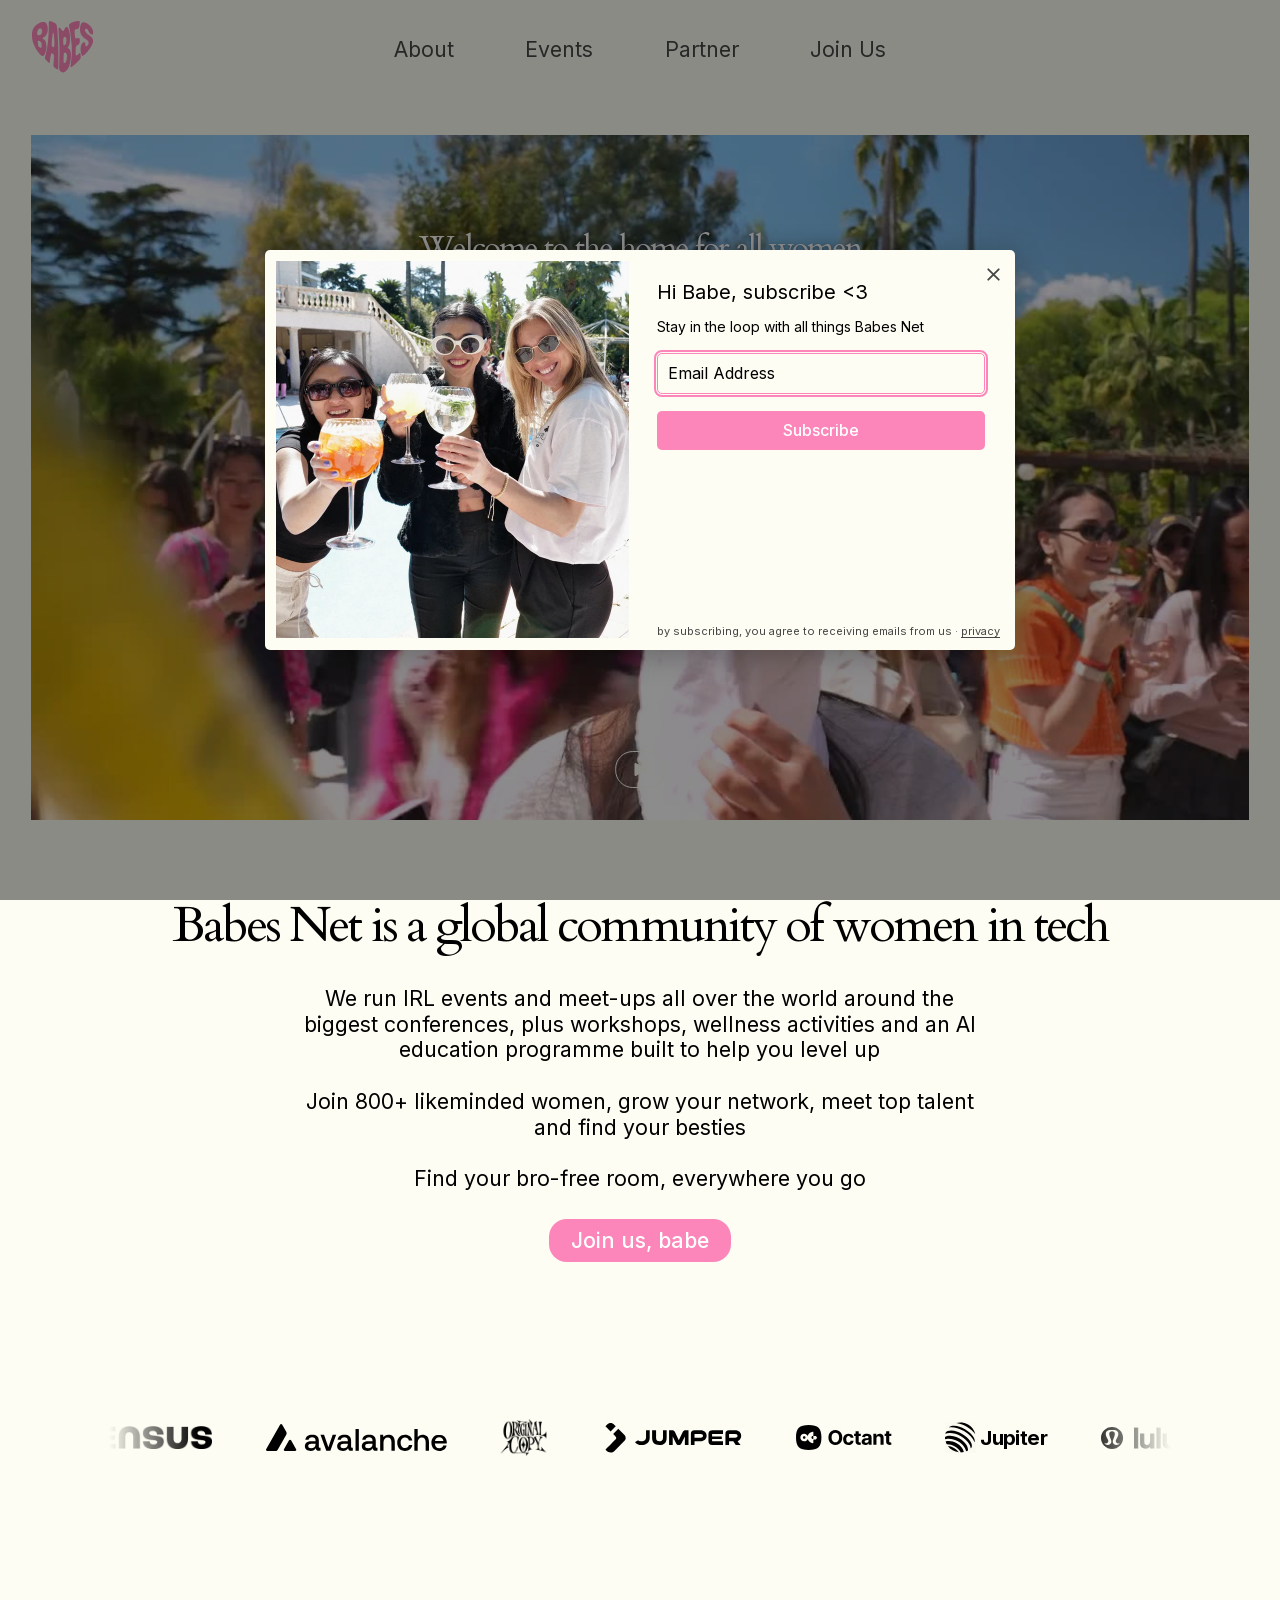
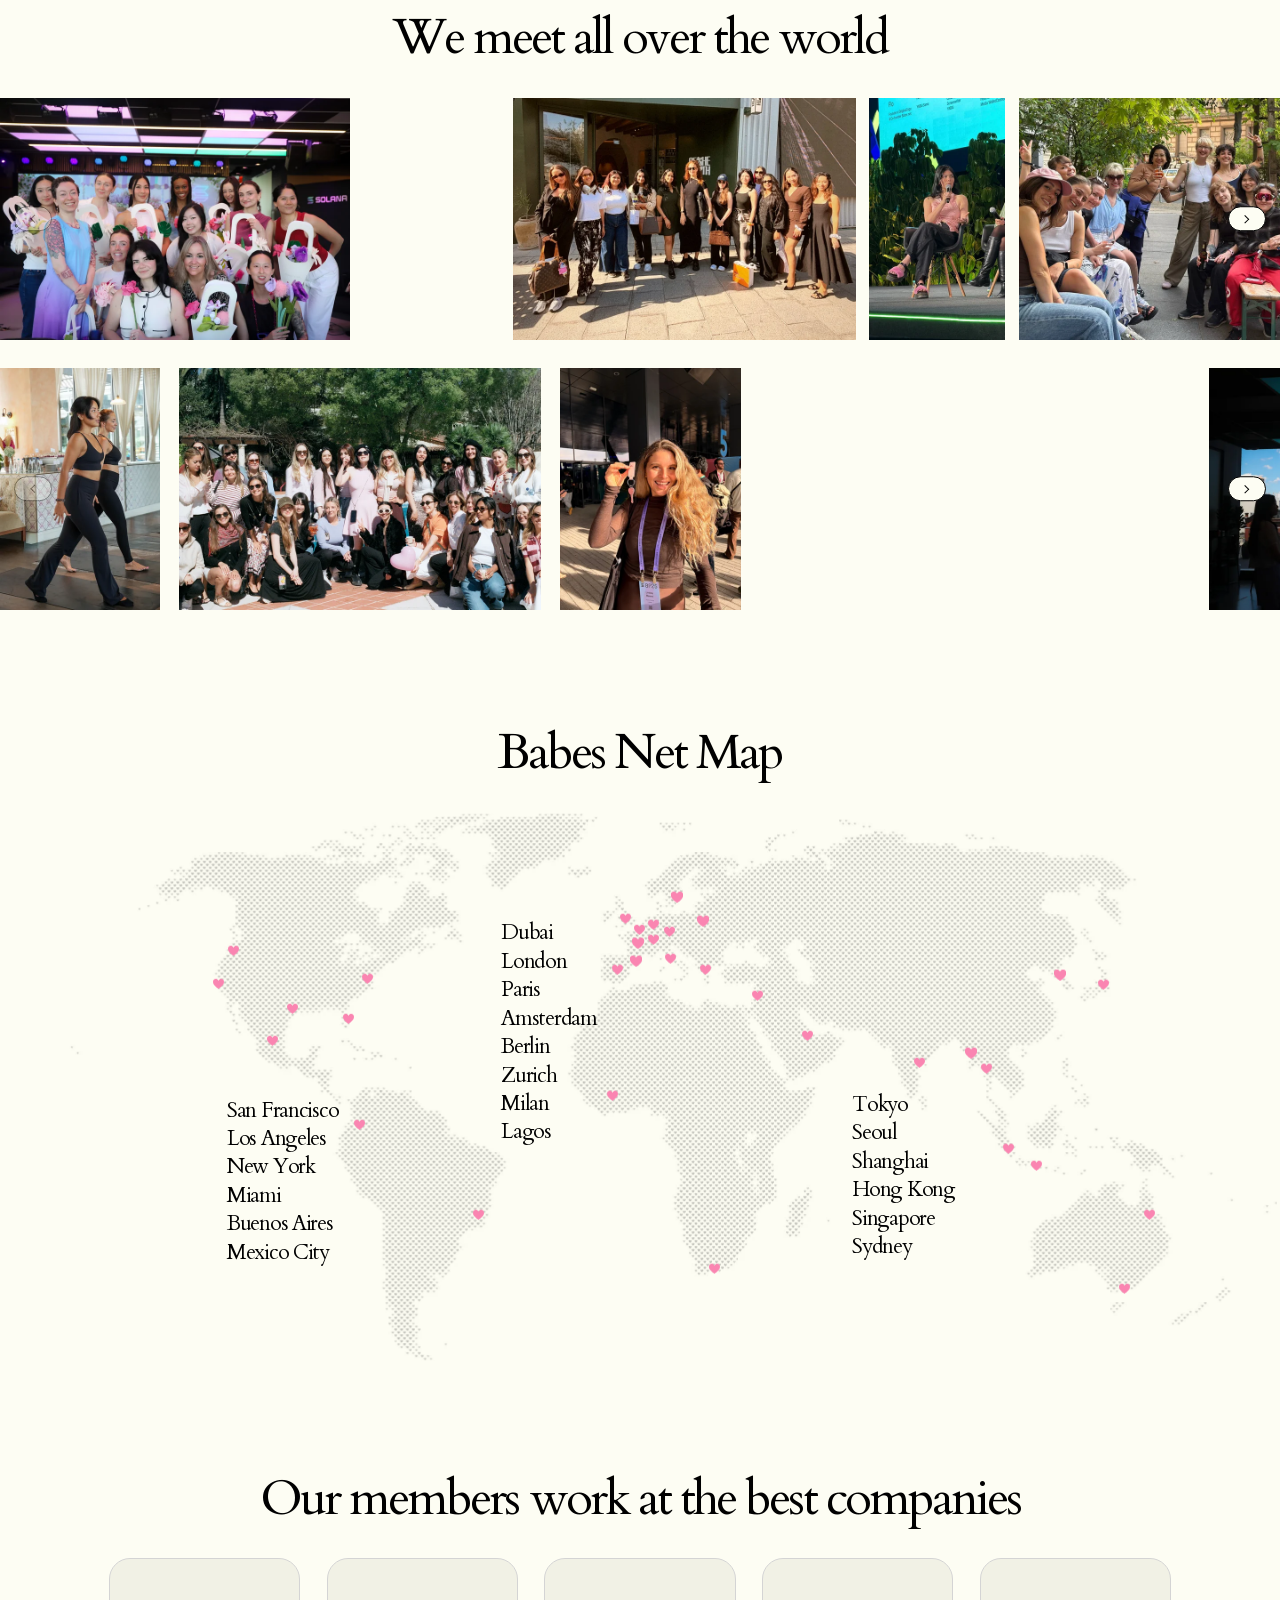
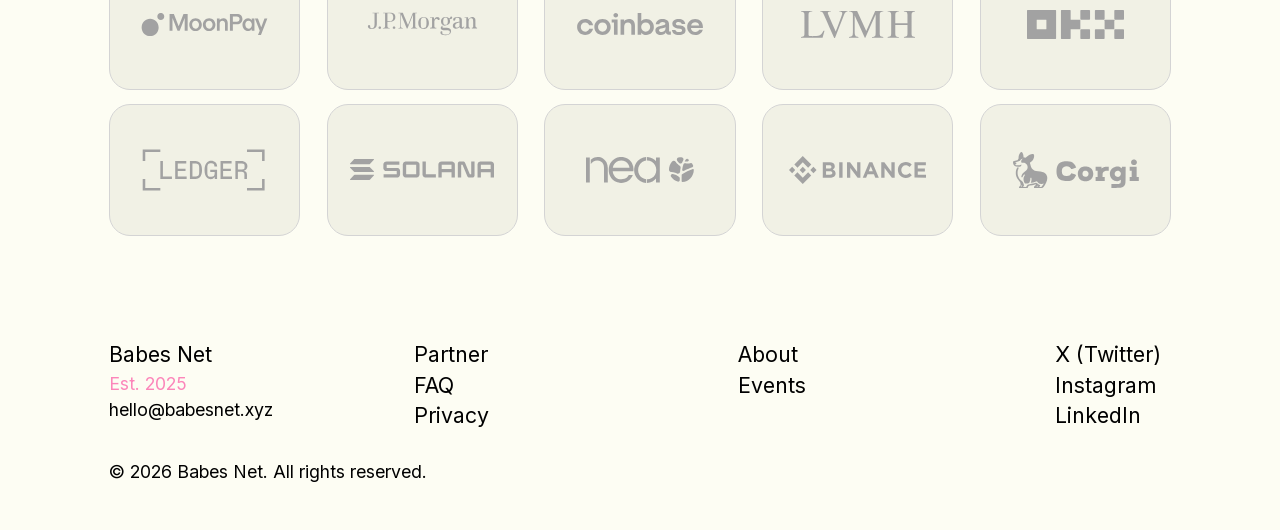
==== commit eae952a0: "Give each founder her own page /about#camilla-parisotto was never a URL anyone would type. The found" ====
--- a/index.html
+++ b/index.html
@@ -30,8 +30,9 @@
 <link rel="stylesheet" href="styles.css">
 
 <!-- Who this is, in a form a machine can read. The founders are @id'd at
-     their /about anchors rather than spelled out twice, so the homepage and
-     the origin story describe one Camilla and one Florence, not two each. -->
+     their own pages rather than spelled out again here, so the homepage,
+     the origin story and the two profiles describe one Camilla and one
+     Florence between them, not three each. -->
 <script type="application/ld+json">
 {
   "@context": "https://schema.org",
@@ -60,14 +61,16 @@
       "founder": [
         {
           "@type": "Person",
-          "@id": "https://babesnet.xyz/about#camilla-parisotto",
+          "@id": "https://babesnet.xyz/camilla-parisotto#person",
           "name": "Camilla Parisotto",
+          "url": "https://babesnet.xyz/camilla-parisotto",
           "sameAs": "https://www.linkedin.com/in/parisottocamilla/"
         },
         {
           "@type": "Person",
-          "@id": "https://babesnet.xyz/about#florence-vuong",
+          "@id": "https://babesnet.xyz/florence-vuong#person",
           "name": "Florence Vuong",
+          "url": "https://babesnet.xyz/florence-vuong",
           "sameAs": "https://www.linkedin.com/in/florence-vuong/"
         }
       ]
--- a/styles.css
+++ b/styles.css
@@ -776,6 +776,68 @@
   height: calc(244.291 * var(--u));
   object-fit: cover;
 }
+
+/* --- founder pages -------------------------------------------- */
+
+/* /camilla-parisotto and /florence-vuong. Same frame and gutters as the
+   origin story, but a plain two-column flex instead of the absolute
+   positioning above — there is only one photo here, so nothing overlaps
+   and nothing needs pinning. The tilt is the one thing carried over, so
+   the portraits read as the same hand as the about page's. */
+.founder {
+  display: flex;
+  align-items: flex-start;
+  gap: calc(100 * var(--u));
+  width: min(100%, calc(1440 * var(--u)));
+  margin-inline: auto;
+  padding: calc(66 * var(--u)) calc(84 * var(--u)) calc(96 * var(--u));
+}
+
+/* The photo is first in the DOM, for mobile — order puts it back on the
+   right. `margin-left: auto` pins it to the right gutter rather than
+   letting it sit wherever the gap leaves it: the bios are one sentence, so
+   the copy never grows enough to push it there on its own. The gap above
+   is then a minimum, not the actual distance. */
+.founder__photo {
+  order: 2;
+  flex: none;
+  margin-top: calc(24 * var(--u));
+  margin-left: auto;
+  width: calc(320 * var(--u));
+  height: calc(480 * var(--u));
+  object-fit: cover;
+  transform: rotate(-4.77deg);
+}
+
+.founder__copy {
+  display: flex;
+  flex-direction: column;
+  gap: calc(8 * var(--u));
+  width: calc(700 * var(--u));
+  max-width: 100%;
+}
+
+.founder__role {
+  color: var(--pink);
+  font-size: calc(20 * var(--u));
+}
+
+.founder__body {
+  margin-top: calc(12 * var(--u));
+  font-size: calc(20 * var(--u));
+  line-height: 1.208;
+}
+
+.founder__body p + p { margin-top: 1.208em; }
+
+.founder__back {
+  margin-top: calc(28 * var(--u));
+  font-size: calc(20 * var(--u));
+}
+
+/* the one link on the page that should look like a link — it is the way
+   back, not a name dropped into a sentence */
+.founder__back .ln { text-decoration: underline; text-underline-offset: 0.22em; }
 
 /* --- faq page ------------------------------------------------- */
 
@@ -1540,6 +1602,28 @@
     transform: none;
   }
 
+  /* founder pages: the portrait stays on the right, floated so the name
+     and the story run beside it and then continue underneath — the same
+     treatment /about gives its founders photo. */
+  .founder { display: block; padding: 28px 20px 40px; }
+
+  .founder__photo {
+    float: right;
+    width: 42%;
+    height: auto;
+    aspect-ratio: 2 / 3;
+    margin: 2px 0 14px 18px;
+    transform: none;
+  }
+
+  /* block, not flex: a flex container is its own formatting context and
+     would sit beside the float as one rigid column instead of letting the
+     lines wrap around it. The gap goes with it, hence the margins below. */
+  .founder__copy { display: block; width: 100%; }
+  .founder__role { margin-top: 4px; font-size: 13px; }
+  .founder__body { margin-top: 12px; font-size: 13px; }
+  .founder__back { margin-top: 18px; font-size: 13px; }
+
   .faq { padding-top: 28px; }
   .faq__title { font-size: 26px; margin-bottom: 26px; }
   .faq__section { font-size: 10px; margin: 24px 0 2px; }
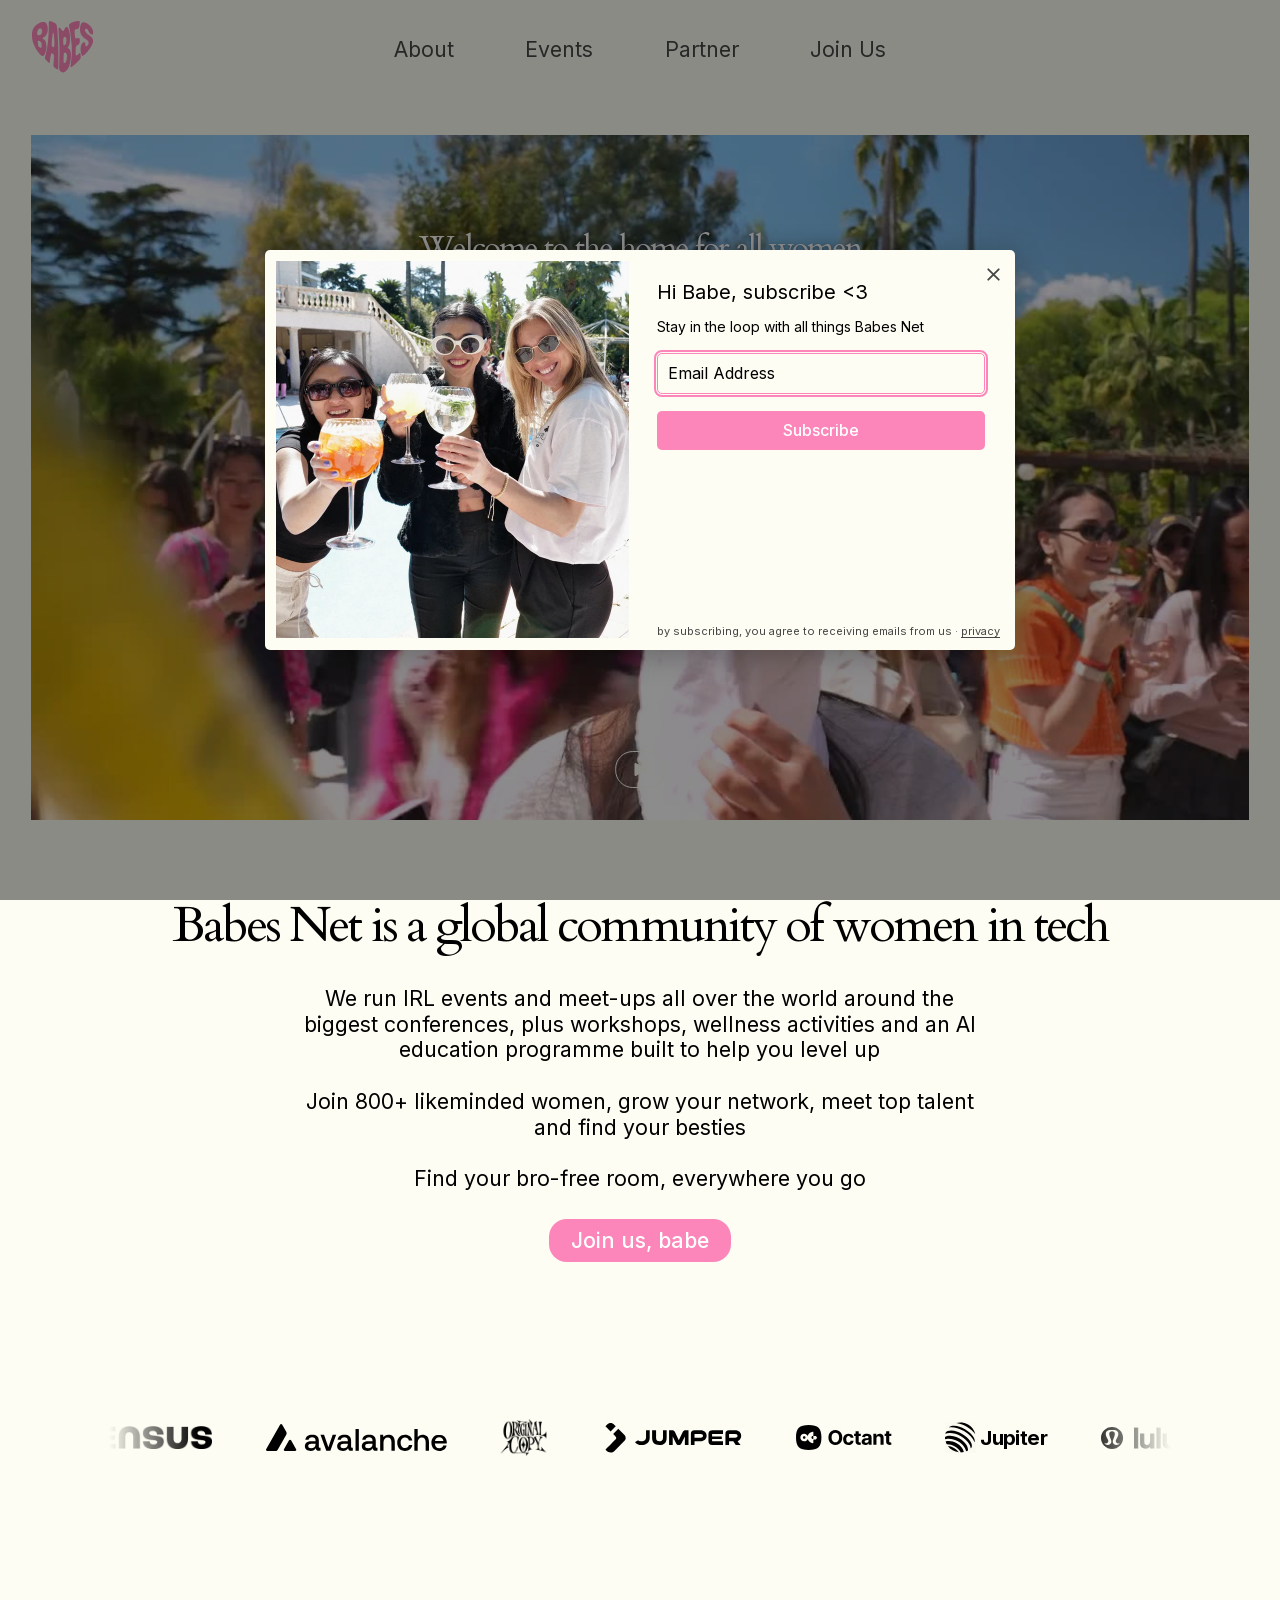
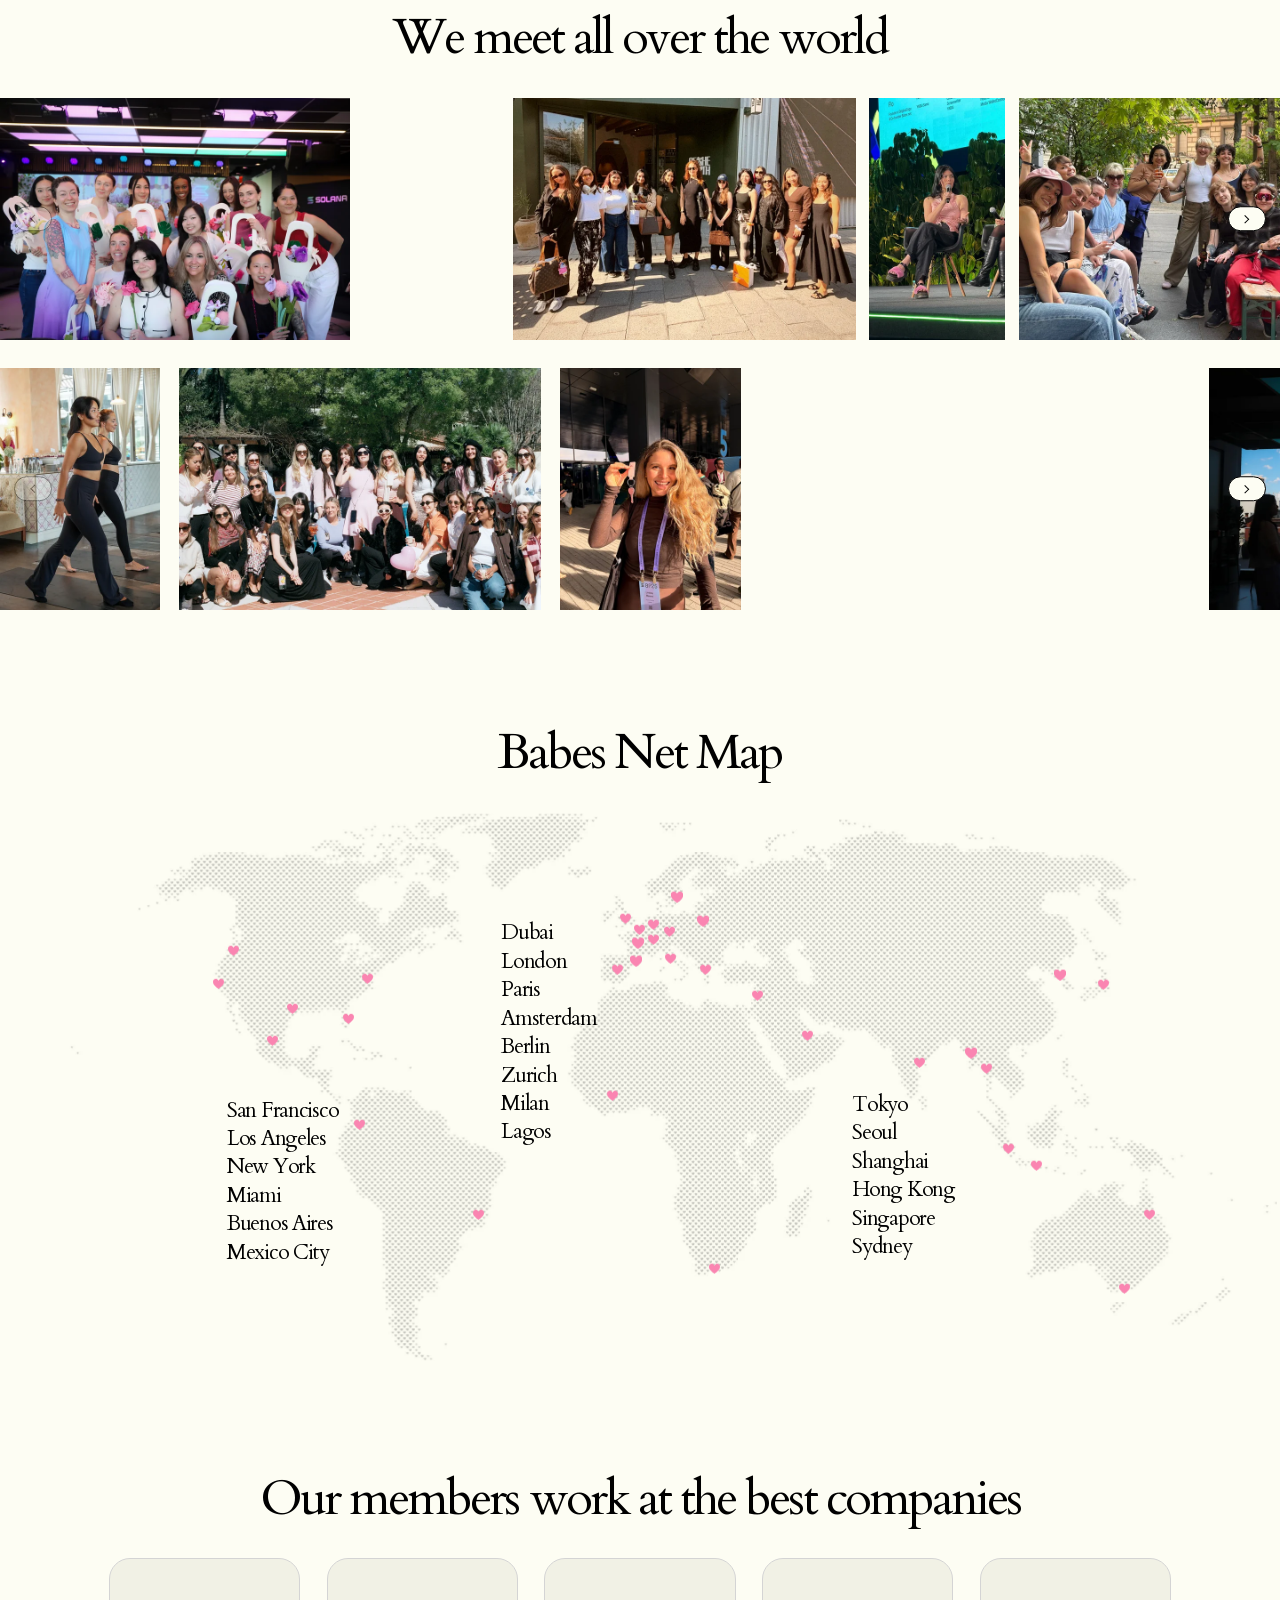
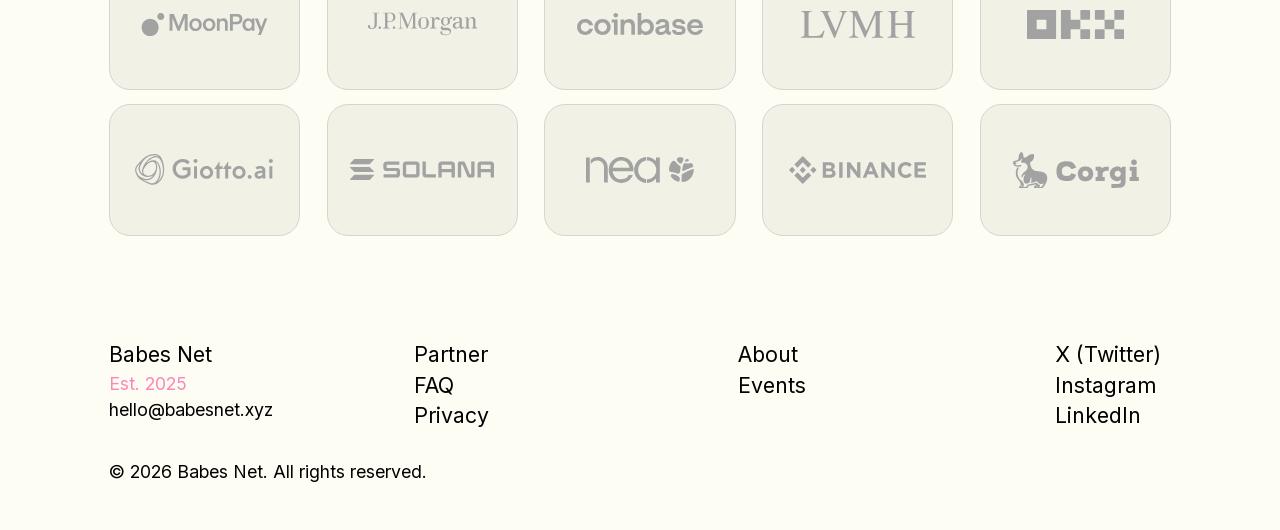
==== commit 712351b5: "Put Giotto where Ledger was, and bring Camilla's bio up to date The members grid now points at Giott" ====
--- a/index.html
+++ b/index.html
@@ -311,7 +311,7 @@
       <li class="co" style="--brand:#030F2B"><a class="co__link" href="https://www.lvmh.com" target="_blank" rel="noopener" aria-label="LVMH"><span class="co__mark" style="--src:url('assets/companies/c04.svg');--w:128.007;--h:29.945"></span></a></li>
       <li class="co" style="--brand:#000000"><a class="co__link" href="https://www.okx.com" target="_blank" rel="noopener" aria-label="OKX"><span class="co__mark" style="--src:url('assets/companies/c05.svg');--w:109.132;--h:32.735"></span></a></li>
 
-      <li class="co" style="--brand:#000000"><a class="co__link" href="https://www.ledger.com" target="_blank" rel="noopener" aria-label="Ledger"><span class="co__mark co__mark--full" style="--src:url('assets/companies/c06-card.svg');--w:214.344;--h:148.149"></span></a></li>
+      <li class="co" style="--brand:#0E2639"><a class="co__link" href="https://www.giotto.ai" target="_blank" rel="noopener" aria-label="Giotto.ai"><span class="co__mark" style="--src:url('assets/companies/c06-giotto.svg');--w:156;--h:35.124"></span></a></li>
       <li class="co co--solana" style="--brand:#000000"><a class="co__link" href="https://solana.com" target="_blank" rel="noopener" aria-label="Solana"><span class="co__mark" style="--src:url('assets/companies/c07.svg');--w:162.558;--h:23.777"></span><img class="co__full" src="assets/companies/c07.svg" alt=""></a></li>
       <li class="co" style="--brand:#DDE4CC;--on-brand:#141A0C"><a class="co__link" href="https://neaapp.ai" target="_blank" rel="noopener" aria-label="NEA"><span class="co__mark" style="--src:url('assets/companies/c08.svg');--w:122.75;--h:29.5"></span></a></li>
       <li class="co" style="--brand:#F0B90B;--on-brand:#181A1F"><a class="co__link" href="https://www.binance.com" target="_blank" rel="noopener" aria-label="Binance"><span class="co__mark" style="--src:url('assets/companies/c09.svg');--w:156;--h:32"></span></a></li>
--- a/styles.css
+++ b/styles.css
@@ -635,7 +635,7 @@
   transition: background-color 260ms ease, opacity 260ms ease;
 }
 
-/* two logos exported as whole cards — the mask spans the full tile */
+/* Coinbase's logo is exported as a whole card — the mask spans the full tile */
 .co__mark--full { width: 100%; height: 100%; }
 
 .co:hover {
@@ -779,34 +779,33 @@
 
 /* --- founder pages -------------------------------------------- */
 
-/* /camilla-parisotto and /florence-vuong. Same frame and gutters as the
-   origin story, but a plain two-column flex instead of the absolute
+/* /camilla-parisotto and /florence-vuong. Same frame and left gutter as
+   the origin story, but a plain two-column flex instead of the absolute
    positioning above — there is only one photo here, so nothing overlaps
-   and nothing needs pinning. The tilt is the one thing carried over, so
-   the portraits read as the same hand as the about page's. */
+   and nothing needs pinning.
+
+   Unlike /about's photos this one is not tilted, and it is not pushed out
+   to the right gutter either. Both were tried: a bio is one sentence, so
+   pinning the portrait right left a chasm between the text and the photo
+   at wide viewports. The gap below is the real distance between them, and
+   the page is happier ragged on the right than stretched across. */
 .founder {
   display: flex;
   align-items: flex-start;
-  gap: calc(100 * var(--u));
+  gap: calc(76 * var(--u));
   width: min(100%, calc(1440 * var(--u)));
   margin-inline: auto;
   padding: calc(66 * var(--u)) calc(84 * var(--u)) calc(96 * var(--u));
 }
 
-/* The photo is first in the DOM, for mobile — order puts it back on the
-   right. `margin-left: auto` pins it to the right gutter rather than
-   letting it sit wherever the gap leaves it: the bios are one sentence, so
-   the copy never grows enough to push it there on its own. The gap above
-   is then a minimum, not the actual distance. */
+/* first in the DOM, for mobile — order puts it back on the right */
 .founder__photo {
   order: 2;
   flex: none;
   margin-top: calc(24 * var(--u));
-  margin-left: auto;
   width: calc(320 * var(--u));
   height: calc(480 * var(--u));
   object-fit: cover;
-  transform: rotate(-4.77deg);
 }
 
 .founder__copy {
@@ -1613,7 +1612,6 @@
     height: auto;
     aspect-ratio: 2 / 3;
     margin: 2px 0 14px 18px;
-    transform: none;
   }
 
   /* block, not flex: a flex container is its own formatting context and
